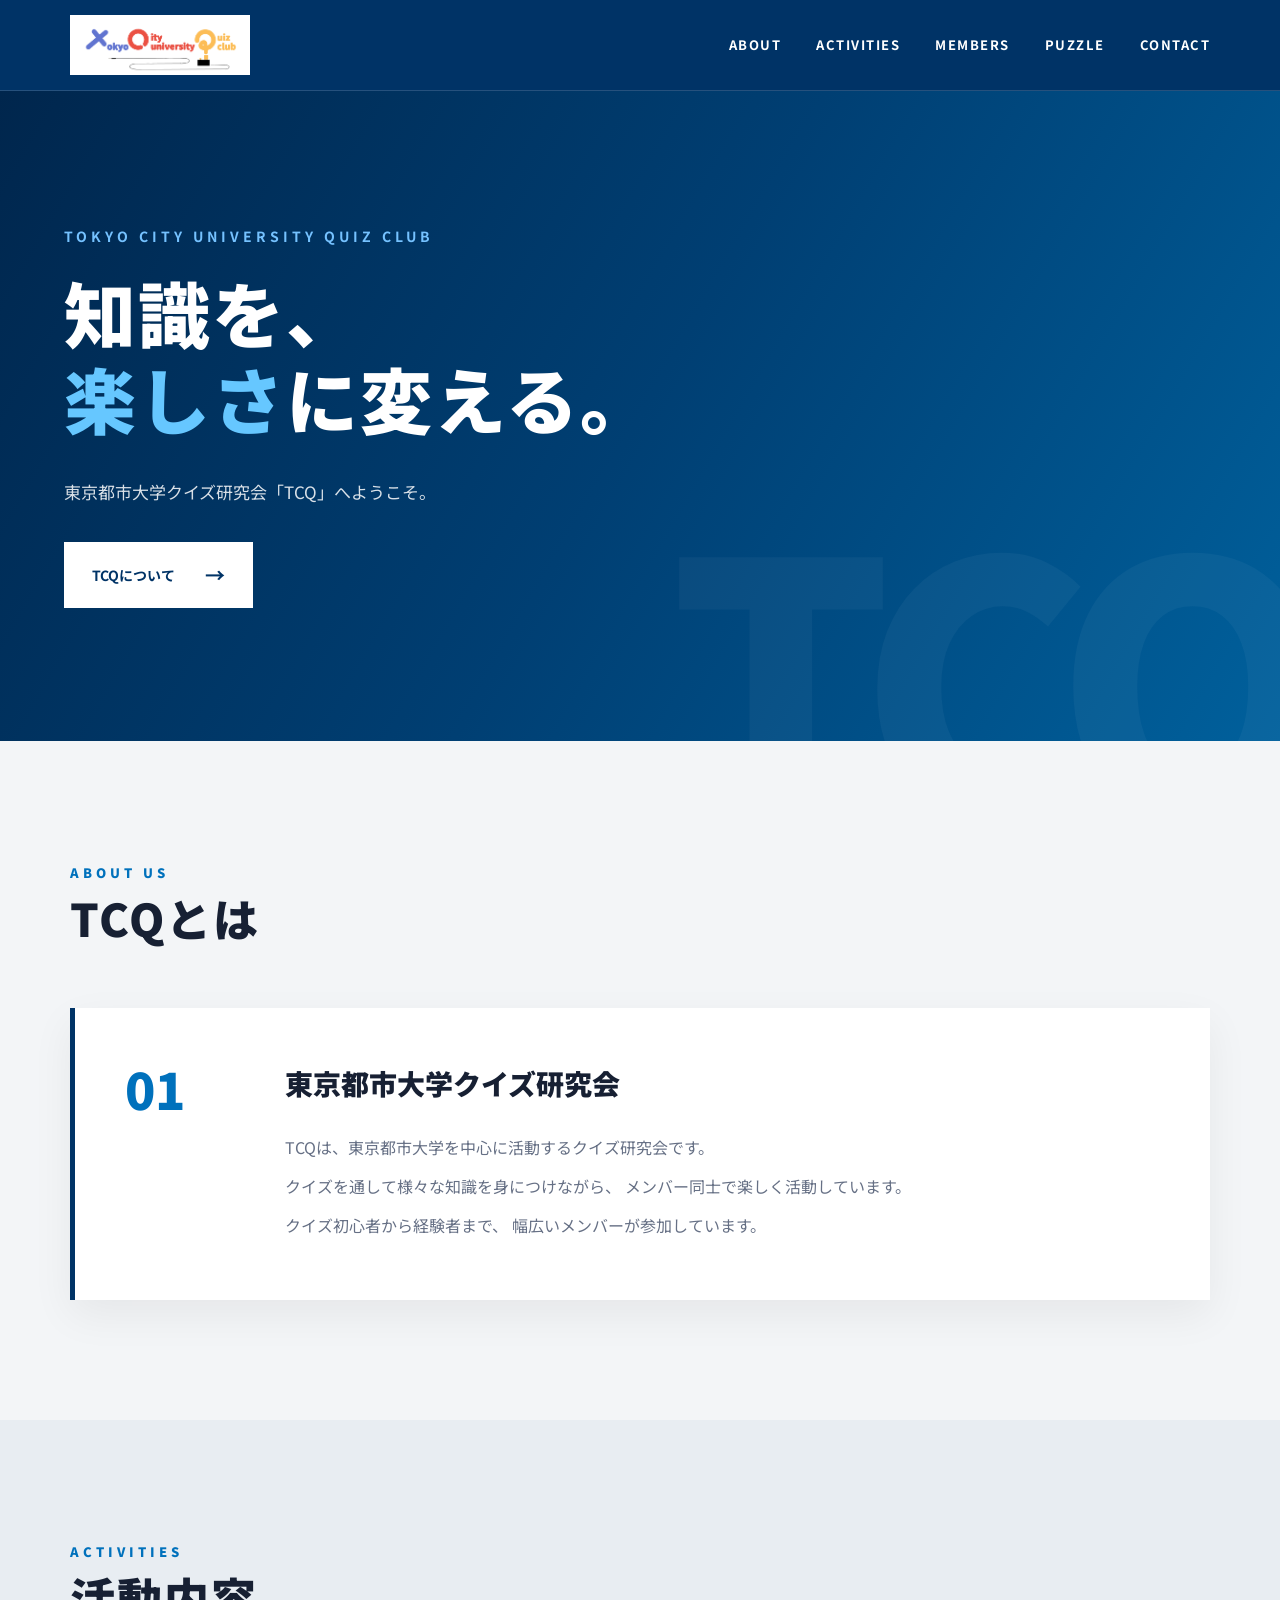
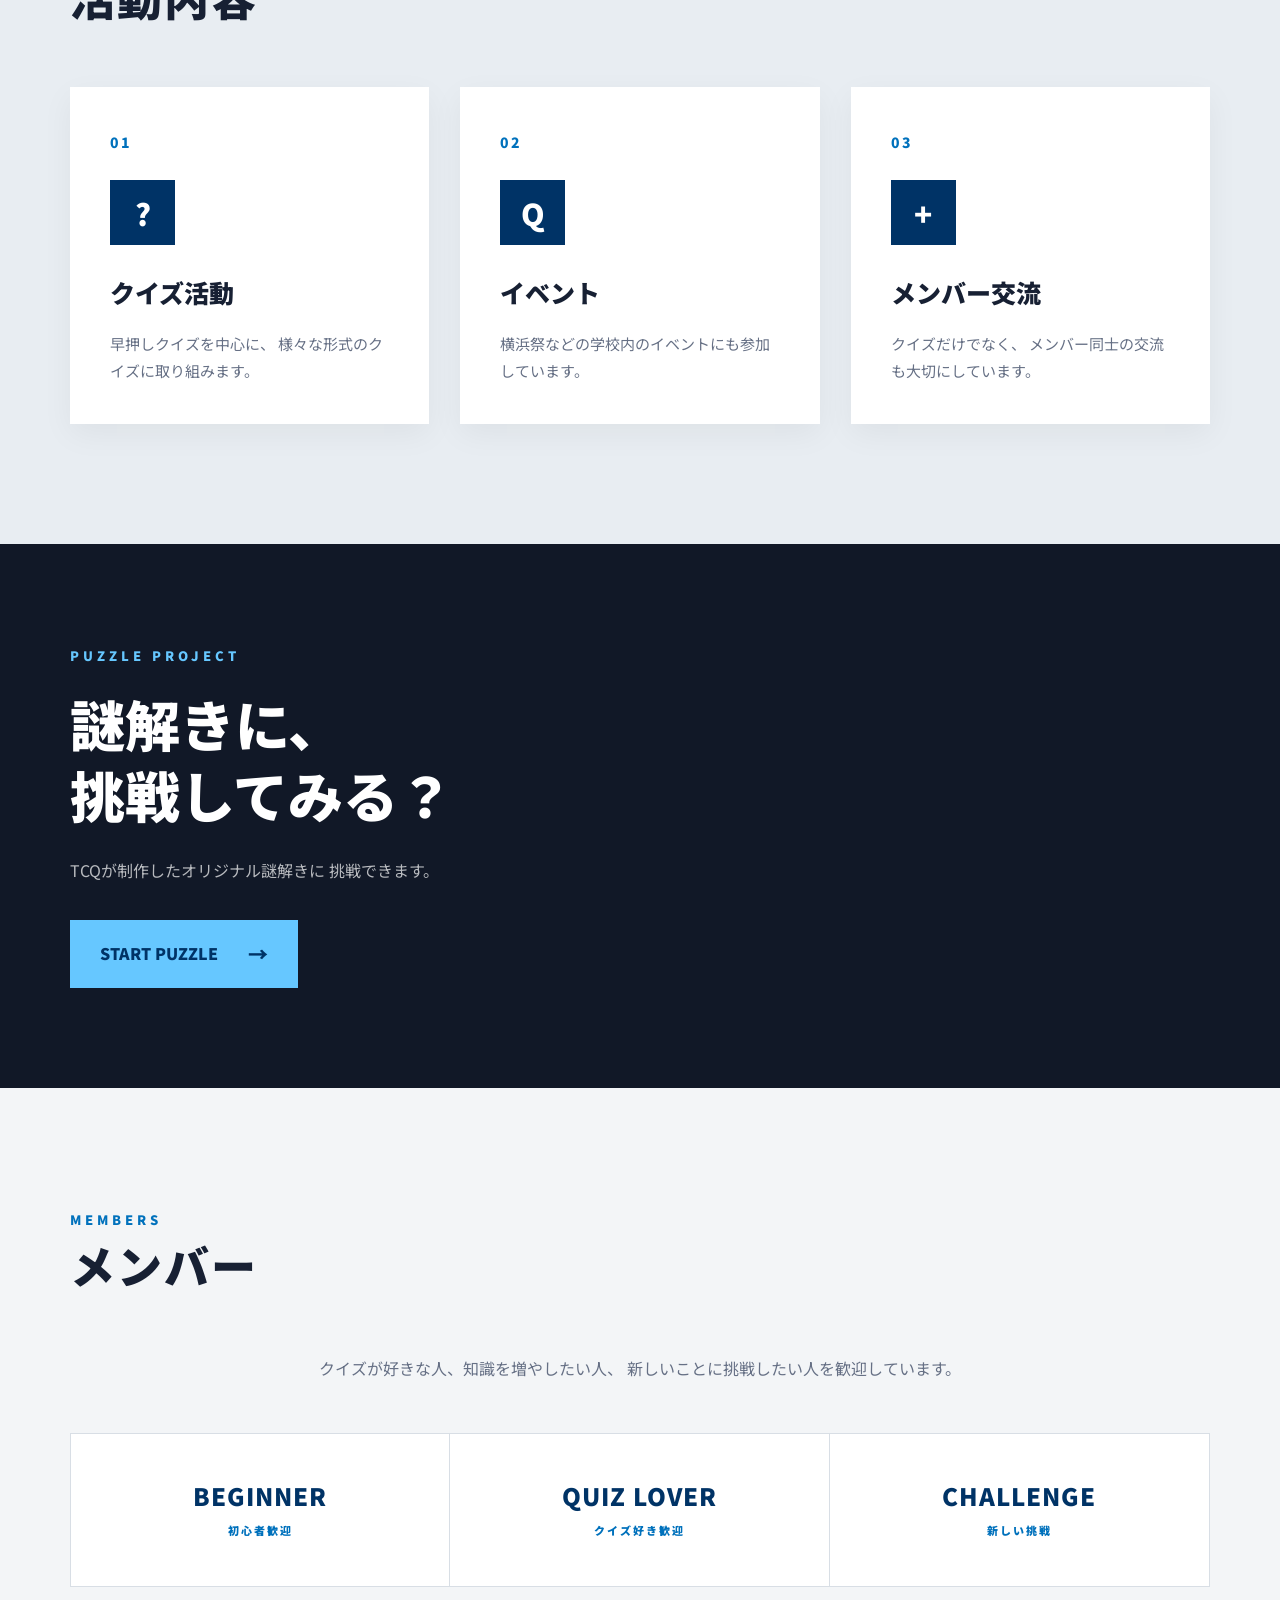
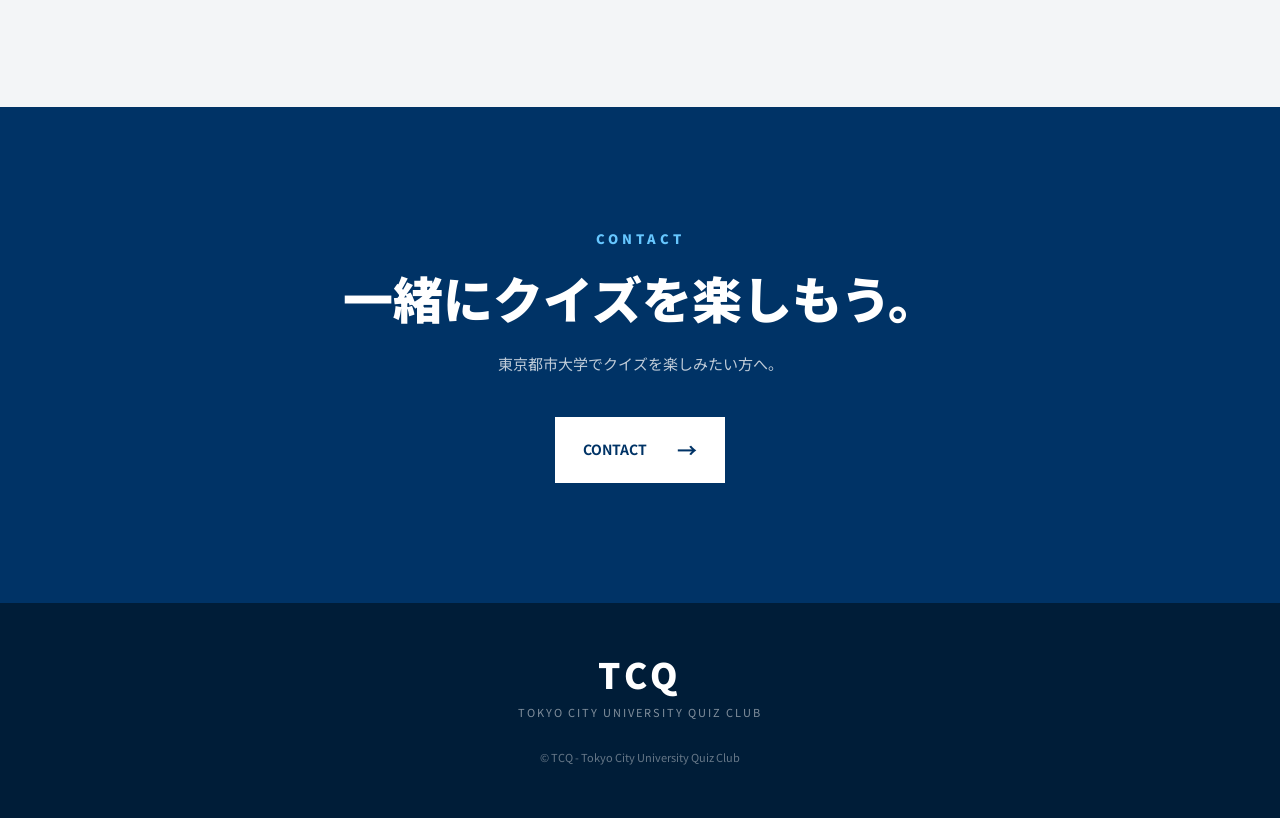
==== index.html @ 04850c72 "Add files via upload" ====
<!doctype html>
<html lang="ja">

<head>

    <meta charset="utf-8">

    <meta name="viewport"
          content="width=device-width, initial-scale=1.0">

    <title>TCQ | 東京都市大学クイズ研究会</title>


    <!-- Google Fonts -->

    <link rel="preconnect"
          href="https://fonts.googleapis.com">

    <link rel="preconnect"
          href="https://fonts.gstatic.com"
          crossorigin>

    <link href="https://fonts.googleapis.com/css2?family=Noto+Sans+JP:wght@400;500;700;900&display=swap"
          rel="stylesheet">


    <!-- CSS -->

    <link rel="stylesheet"
          href="style.css">

</head>


<body>


    <!-- =========================
         HEADER
    ========================== -->

    <header class="header">

        <div class="header-inner">


            <!-- LOGO -->

            <a href="index.html"
               class="logo">

                <img src="tcuquiz.png"
                     alt="東京都市大学クイズ研究会">

            </a>


            <!-- NAVIGATION -->

            <nav class="nav">

                <a href="#about">
                    ABOUT
                </a>

                <a href="#activities">
                    ACTIVITIES
                </a>

                <a href="#members">
                    MEMBERS
                </a>

                <a href="entrance.html">
                    PUZZLE
                </a>

                <a href="#contact">
                    CONTACT
                </a>

            </nav>

        </div>

    </header>



    <!-- =========================
         MAIN
    ========================== -->

    <main>


        <!-- =========================
             HERO
        ========================== -->

        <section class="hero">


            <div class="hero-content">


                <p class="hero-subtitle">
                    TOKYO CITY UNIVERSITY QUIZ CLUB
                </p>


                <h1>
                    知識を、<br>
                    <span>楽しさ</span>に変える。
                </h1>


                <p class="hero-text">
                    東京都市大学クイズ研究会「TCQ」へようこそ。
                </p>


                <a href="#about"
                   class="hero-button">

                    TCQについて

                    <span>
                        →
                    </span>

                </a>


            </div>


            <div class="hero-bg-text">
                TCQ
            </div>


        </section>



        <!-- =========================
             ABOUT
        ========================== -->

        <section id="about"
                 class="section">


            <div class="section-title">

                <p>
                    ABOUT US
                </p>

                <h2>
                    TCQとは
                </h2>

            </div>



            <div class="about-content">


                <div class="about-number">
                    01
                </div>


                <div class="about-text">

                    <h3>
                        東京都市大学クイズ研究会
                    </h3>


                    <p>
                        TCQは、東京都市大学を中心に活動するクイズ研究会です。
                    </p>


                    <p>
                        クイズを通して様々な知識を身につけながら、
                        メンバー同士で楽しく活動しています。
                    </p>


                    <p>
                        クイズ初心者から経験者まで、
                        幅広いメンバーが参加しています。
                    </p>

                </div>


            </div>

        </section>



        <!-- =========================
             ACTIVITIES
        ========================== -->

        <section id="activities"
                 class="section activities">


            <div class="section-title">

                <p>
                    ACTIVITIES
                </p>

                <h2>
                    活動内容
                </h2>

            </div>



            <div class="cards">


                <!-- CARD 01 -->

                <article class="card">

                    <span class="card-number">
                        01
                    </span>


                    <div class="card-icon">
                        ?
                    </div>


                    <h3>
                        クイズ活動
                    </h3>


                    <p>
                        早押しクイズを中心に、
                        様々な形式のクイズに取り組みます。
                    </p>

                </article>



                <!-- CARD 02 -->

                <article class="card">

                    <span class="card-number">
                        02
                    </span>


                    <div class="card-icon">
                        Q
                    </div>


                    <h3>
                        イベント
                    </h3>


                    <p>
                        横浜祭などの学校内のイベントにも参加しています。
                    </p>

                </article>



                <!-- CARD 03 -->

                <article class="card">

                    <span class="card-number">
                        03
                    </span>


                    <div class="card-icon">
                        +
                    </div>


                    <h3>
                        メンバー交流
                    </h3>


                    <p>
                        クイズだけでなく、
                        メンバー同士の交流も大切にしています。
                    </p>

                </article>


            </div>

        </section>



        <!-- =========================
             PUZZLE PROJECT
        ========================== -->

        <section class="puzzle-banner">


            <div class="puzzle-content">


                <p>
                    PUZZLE PROJECT
                </p>


                <h2>
                    謎解きに、<br>
                    挑戦してみる？
                </h2>


                <p class="puzzle-description">
                    TCQが制作したオリジナル謎解きに
                    挑戦できます。
                </p>


                <a href="entrance.html"
                   class="puzzle-button">

                    START PUZZLE

                    <span>
                        →
                    </span>

                </a>


            </div>


        </section>



        <!-- =========================
             MEMBERS
        ========================== -->

        <section id="members"
                 class="section members">


            <div class="section-title">

                <p>
                    MEMBERS
                </p>

                <h2>
                    メンバー
                </h2>

            </div>


            <p class="center-text">
                クイズが好きな人、知識を増やしたい人、
                新しいことに挑戦したい人を歓迎しています。
            </p>



            <div class="member-box">


                <!-- MEMBER 01 -->

                <div class="member-item">

                    <strong>
                        BEGINNER
                    </strong>

                    <span>
                        初心者歓迎
                    </span>

                </div>



                <!-- MEMBER 02 -->

                <div class="member-item">

                    <strong>
                        QUIZ LOVER
                    </strong>

                    <span>
                        クイズ好き歓迎
                    </span>

                </div>



                <!-- MEMBER 03 -->

                <div class="member-item">

                    <strong>
                        CHALLENGE
                    </strong>

                    <span>
                        新しい挑戦
                    </span>

                </div>


            </div>

        </section>



        <!-- =========================
             CONTACT
        ========================== -->

        <section id="contact"
                 class="contact">


            <p>
                CONTACT
            </p>


            <h2>
                一緒にクイズを楽しもう。
            </h2>


            <p class="contact-text">
                東京都市大学でクイズを楽しみたい方へ。
            </p>


            <a href="#"
               class="contact-button">

                CONTACT

                <span>
                    →
                </span>

            </a>


        </section>


    </main>



    <!-- =========================
         FOOTER
    ========================== -->

    <footer class="footer">


        <div class="footer-logo">
            TCQ
        </div>


        <div class="footer-info">
            TOKYO CITY UNIVERSITY QUIZ CLUB
        </div>


        <p>
            © TCQ - Tokyo City University Quiz Club
        </p>


    </footer>


</body>

</html>
---- style.css ----
/* ==================================================
   TCQ WEBSITE
   Tokyo City University Quiz Club
================================================== */


/* ==================================================
   BASIC
================================================== */

* {
    box-sizing: border-box;
}

html {
    scroll-behavior: smooth;
}

body {
    margin: 0;
    padding: 0;
    background-color: #f3f5f7;
    color: #172033;
    font-family: "Noto Sans JP", "Yu Gothic", sans-serif;
    line-height: 1.8;
}


/* ==================================================
   HEADER
================================================== */

.header {
    position: sticky;
    top: 0;
    z-index: 1000;

    background-color: #003366;

    border-bottom: 1px solid rgba(255,255,255,0.15);
}


.header-inner {
    width: 100%;
    max-width: 1200px;

    height: 90px;

    margin: 0 auto;
    padding: 0 30px;

    display: flex;
    align-items: center;
    justify-content: space-between;
}


/* ==================================================
   LOGO
================================================== */

.logo {
    display: flex;
    align-items: center;

    text-decoration: none;
}


.logo img {
    display: block;

    width: 180px;
    height: auto;
}


/* ==================================================
   NAVIGATION
================================================== */

.nav {
    display: flex;
    align-items: center;
}


.nav a {
    position: relative;

    margin-left: 35px;

    color: #ffffff;
    text-decoration: none;

    font-size: 13px;
    font-weight: 700;

    letter-spacing: 1.5px;

    transition: 0.3s;
}


.nav a:hover {
    color: #66c7ff;
}


.nav a:after {
    content: "";

    position: absolute;

    left: 0;
    bottom: -8px;

    width: 0;
    height: 2px;

    background-color: #66c7ff;

    transition: 0.3s;
}


.nav a:hover:after {
    width: 100%;
}


/* ==================================================
   HERO
================================================== */

.hero {
    position: relative;

    min-height: 650px;

    overflow: hidden;

    display: flex;
    align-items: center;

    background-color: #003366;
}


.hero:before {
    content: "";

    position: absolute;

    top: 0;
    left: 0;

    width: 100%;
    height: 100%;

    background-image: linear-gradient(
        120deg,
        #00264d,
        #003f73,
        #00609c
    );

    z-index: 0;
}


.hero-content {
    position: relative;

    z-index: 2;

    width: 1200px;
    max-width: 90%;

    margin: 0 auto;
}


.hero-subtitle {
    margin: 0 0 20px;

    color: #75c2ff;

    font-size: 14px;
    font-weight: 700;

    letter-spacing: 4px;
}


.hero h1 {
    margin: 0;

    color: #ffffff;

    font-size: 72px;

    line-height: 1.2;

    font-weight: 900;

    letter-spacing: 2px;
}


.hero h1 span {
    color: #66c7ff;
}


.hero-text {
    margin: 35px 0;

    color: rgba(255,255,255,0.85);

    font-size: 17px;
}


/* ==================================================
   HERO BACKGROUND
================================================== */

.hero-bg-text {
    position: absolute;

    right: -30px;
    bottom: -100px;

    z-index: 1;

    color: rgba(255,255,255,0.04);

    font-size: 350px;

    line-height: 1;

    font-weight: 900;

    letter-spacing: -20px;

    user-select: none;
}


/* ==================================================
   BUTTON
================================================== */

.hero-button,
.contact-button {
    display: inline-flex;

    align-items: center;

    padding: 15px 28px;

    background-color: #ffffff;

    color: #003366;

    text-decoration: none;

    font-size: 14px;

    font-weight: 700;

    transition: 0.3s;
}


.hero-button span,
.contact-button span {
    margin-left: 30px;

    font-size: 20px;
}


.hero-button:hover,
.contact-button:hover {
    background-color: #66c7ff;

    transform: translateX(5px);
}


/* ==================================================
   SECTION
================================================== */

.section {
    width: 100%;
    max-width: 1200px;

    margin: 0 auto;

    padding: 120px 30px;
}


/* ==================================================
   SECTION TITLE
================================================== */

.section-title {
    margin-bottom: 60px;
}


.section-title p {
    margin: 0;

    color: #0071bc;

    font-size: 13px;

    font-weight: 900;

    letter-spacing: 4px;
}


.section-title h2 {
    margin: 5px 0 0;

    color: #172033;

    font-size: 45px;

    line-height: 1.3;

    font-weight: 900;

    letter-spacing: 2px;
}


/* ==================================================
   ABOUT
================================================== */

.about-content {
    display: flex;
    align-items: flex-start;

    padding: 50px;

    background-color: #ffffff;

    border-left: 5px solid #003366;

    box-shadow: 0 15px 40px rgba(0,0,0,0.06);
}


.about-number {
    flex-shrink: 0;

    width: 120px;

    color: #0071bc;

    font-size: 50px;

    line-height: 1.2;

    font-weight: 900;
}


.about-text {
    padding-left: 40px;
}


.about-text h3 {
    margin: 0 0 25px;

    color: #172033;

    font-size: 28px;

    font-weight: 900;
}


.about-text p {
    margin: 10px 0;

    color: #667085;

    font-size: 16px;
}


/* ==================================================
   ACTIVITIES
================================================== */

.activities {
    width: 100%;
    max-width: none;

    padding: 120px 30px;

    background-color: #e8edf2;
}


.activities .section-title {
    width: 100%;
    max-width: 1140px;

    margin: 0 auto 60px;
}


.cards {
    width: 100%;
    max-width: 1140px;

    margin: 0 auto;

    display: flex;
    justify-content: space-between;
}


/* ==================================================
   CARD
================================================== */

.card {
    position: relative;

    width: 31.5%;

    min-height: 330px;

    padding: 40px;

    background-color: #ffffff;

    box-shadow: 0 10px 30px rgba(0,0,0,0.05);

    transition: 0.3s;
}


.card:hover {
    transform: translateY(-10px);

    box-shadow: 0 20px 40px rgba(0,0,0,0.1);
}


.card-number {
    color: #0071bc;

    font-size: 14px;

    font-weight: 900;

    letter-spacing: 2px;
}


.card-icon {
    width: 65px;
    height: 65px;

    margin-top: 25px;

    display: flex;

    align-items: center;
    justify-content: center;

    background-color: #003366;

    color: #ffffff;

    font-size: 30px;

    font-weight: 900;
}


.card h3 {
    margin: 25px 0 15px;

    color: #172033;

    font-size: 25px;

    font-weight: 900;
}


.card p {
    margin: 0;

    color: #667085;

    font-size: 15px;
}


/* ==================================================
   MEMBERS
================================================== */

.members {
    text-align: center;
}


.members .section-title {
    text-align: left;
}


.center-text {
    max-width: 700px;

    margin: 0 auto;

    color: #667085;

    font-size: 16px;
}


/* ==================================================
   MEMBER BOX
================================================== */

.member-box {
    width: 100%;

    margin-top: 50px;

    display: flex;

    background-color: #ffffff;

    border: 1px solid #d8dee5;
}


.member-item {
    width: 33.333%;

    padding: 45px 20px;

    border-right: 1px solid #d8dee5;
}


.member-item:last-child {
    border-right: none;
}


.member-item strong {
    display: block;

    color: #003366;

    font-size: 24px;

    line-height: 1.4;

    font-weight: 900;

    letter-spacing: 1px;
}


.member-item span {
    display: block;

    margin-top: 8px;

    color: #0071bc;

    font-size: 11px;

    font-weight: 900;

    letter-spacing: 2px;
}


/* ==================================================
   CONTACT
================================================== */

.contact {
    padding: 120px 30px;

    text-align: center;

    background-color: #003366;

    color: #ffffff;
}


.contact > p:first-child {
    margin: 0;

    color: #66c7ff;

    font-size: 13px;

    font-weight: 900;

    letter-spacing: 4px;
}


.contact h2 {
    margin: 15px 0 20px;

    color: #ffffff;

    font-size: 50px;

    line-height: 1.3;

    font-weight: 900;
}


.contact-text {
    margin: 0 0 40px;

    color: rgba(255,255,255,0.75);

    font-size: 15px;
}


.contact-button {
    color: #003366;
}


/* ==================================================
   FOOTER
================================================== */

.footer {
    padding: 50px 30px;

    text-align: center;

    background-color: #001d38;

    color: rgba(255,255,255,0.6);
}


.footer-logo {
    color: #ffffff;

    font-size: 35px;

    line-height: 1.2;

    font-weight: 900;

    letter-spacing: 5px;
}


.footer-info {
    margin-top: 8px;

    color: rgba(255,255,255,0.5);

    font-size: 11px;

    letter-spacing: 2px;
}


.footer p {
    margin: 25px 0 0;

    color: rgba(255,255,255,0.4);

    font-size: 11px;
}


/* ==================================================
   TABLET
================================================== */

@media screen and (max-width: 900px) {

    .nav a {
        margin-left: 20px;
    }


    .cards {
        display: block;
    }


    .card {
        width: 100%;

        margin-bottom: 25px;

        min-height: auto;
    }


    .card:last-child {
        margin-bottom: 0;
    }


    .member-box {
        display: block;
    }


    .member-item {
        width: 100%;

        border-right: none;

        border-bottom: 1px solid #d8dee5;
    }


    .member-item:last-child {
        border-bottom: none;
    }


    .hero h1 {
        font-size: 58px;
    }


    .contact h2 {
        font-size: 42px;
    }
}


/* ==================================================
   SMARTPHONE
================================================== */

@media screen and (max-width: 600px) {

    .header-inner {
        height: 75px;

        padding: 0 20px;
    }


    .logo img {
        width: 150px;
    }


    .nav {
        display: none;
    }


    .hero {
        min-height: 600px;
    }


    .hero-content {
        max-width: 88%;
    }


    .hero-subtitle {
        font-size: 10px;

        letter-spacing: 2px;
    }


    .hero h1 {
        font-size: 45px;

        letter-spacing: 0;
    }


    .hero-text {
        font-size: 14px;
    }


    .hero-bg-text {
        right: -20px;

        bottom: -30px;

        font-size: 180px;
    }


    .section {
        padding: 80px 20px;
    }


    .section-title {
        margin-bottom: 40px;
    }


    .section-title h2 {
        font-size: 35px;
    }


    .about-content {
        display: block;

        padding: 30px;
    }


    .about-number {
        width: auto;

        margin-bottom: 20px;

        font-size: 40px;
    }


    .about-text {
        padding-left: 0;
    }


    .about-text h3 {
        font-size: 23px;
    }


    .activities {
        padding: 80px 20px;
    }


    .activities .section-title {
        margin-bottom: 40px;
    }


    .card {
        padding: 30px;
    }


    .contact {
        padding: 80px 20px;
    }


    .contact h2 {
        font-size: 35px;
    }
}
.puzzle-banner {
    padding: 100px 30px;

    background-color: #111827;

    color: white;
}


.puzzle-content {
    max-width: 1140px;

    margin: 0 auto;
}


.puzzle-content > p:first-child {
    margin: 0 0 20px;

    color: #66c7ff;

    font-size: 13px;

    font-weight: 900;

    letter-spacing: 4px;
}


.puzzle-content h2 {
    margin: 0 0 25px;

    font-size: 55px;

    line-height: 1.3;

    font-weight: 900;
}


.puzzle-description {
    margin-bottom: 35px;

    color: rgba(255,255,255,0.7);
}


.puzzle-button {
    display: inline-flex;

    align-items: center;

    padding: 16px 30px;

    background-color: #66c7ff;

    color: #003366;

    text-decoration: none;

    font-weight: 900;
}


.puzzle-button span {
    margin-left: 30px;

    font-size: 20px;
}


.puzzle-button:hover {
    background-color: white;
}
/* ==================================================
   PUZZLE MOBILE
================================================== */

@media screen and (max-width: 600px) {

    .puzzle-banner {
        padding: 80px 20px;
    }

    .puzzle-content h2 {
        font-size: 38px;
    }

    .puzzle-description {
        font-size: 14px;
    }

    .puzzle-button {
        padding: 14px 22px;
        font-size: 13px;
    }

}
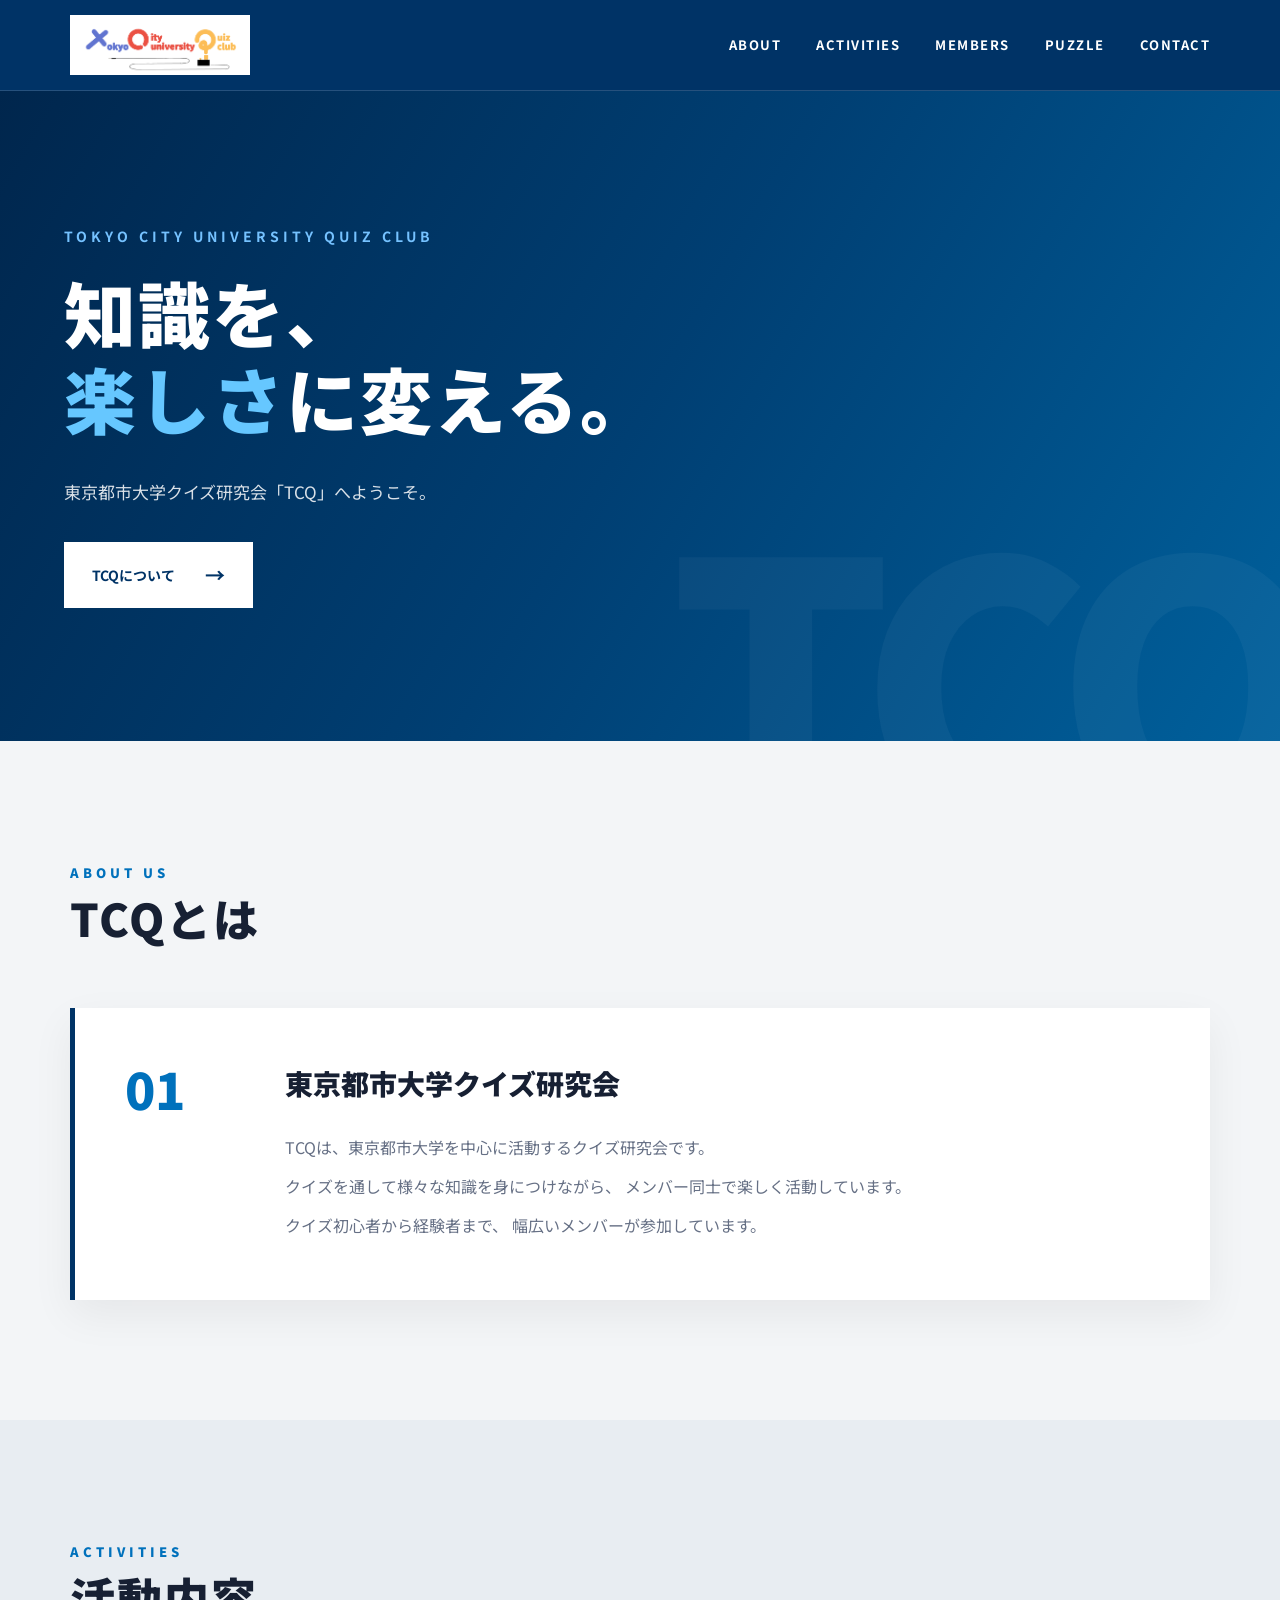
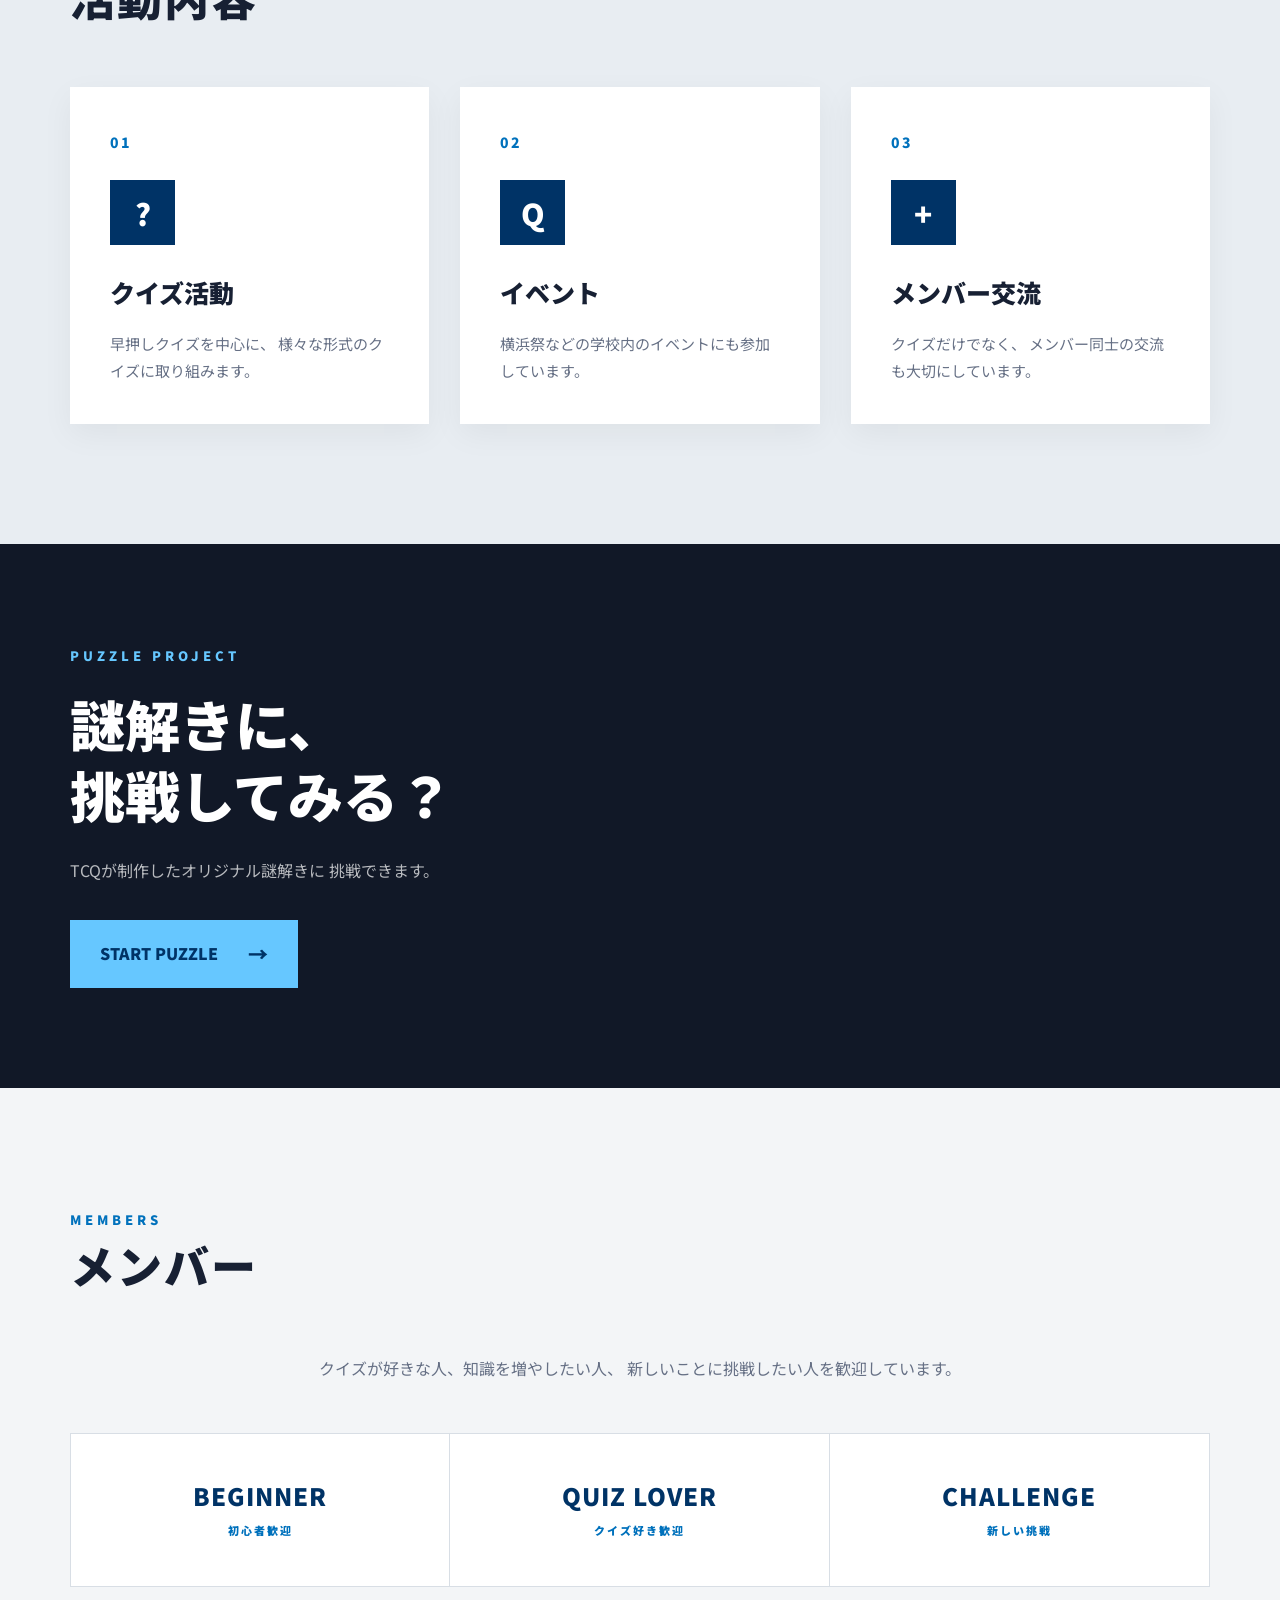
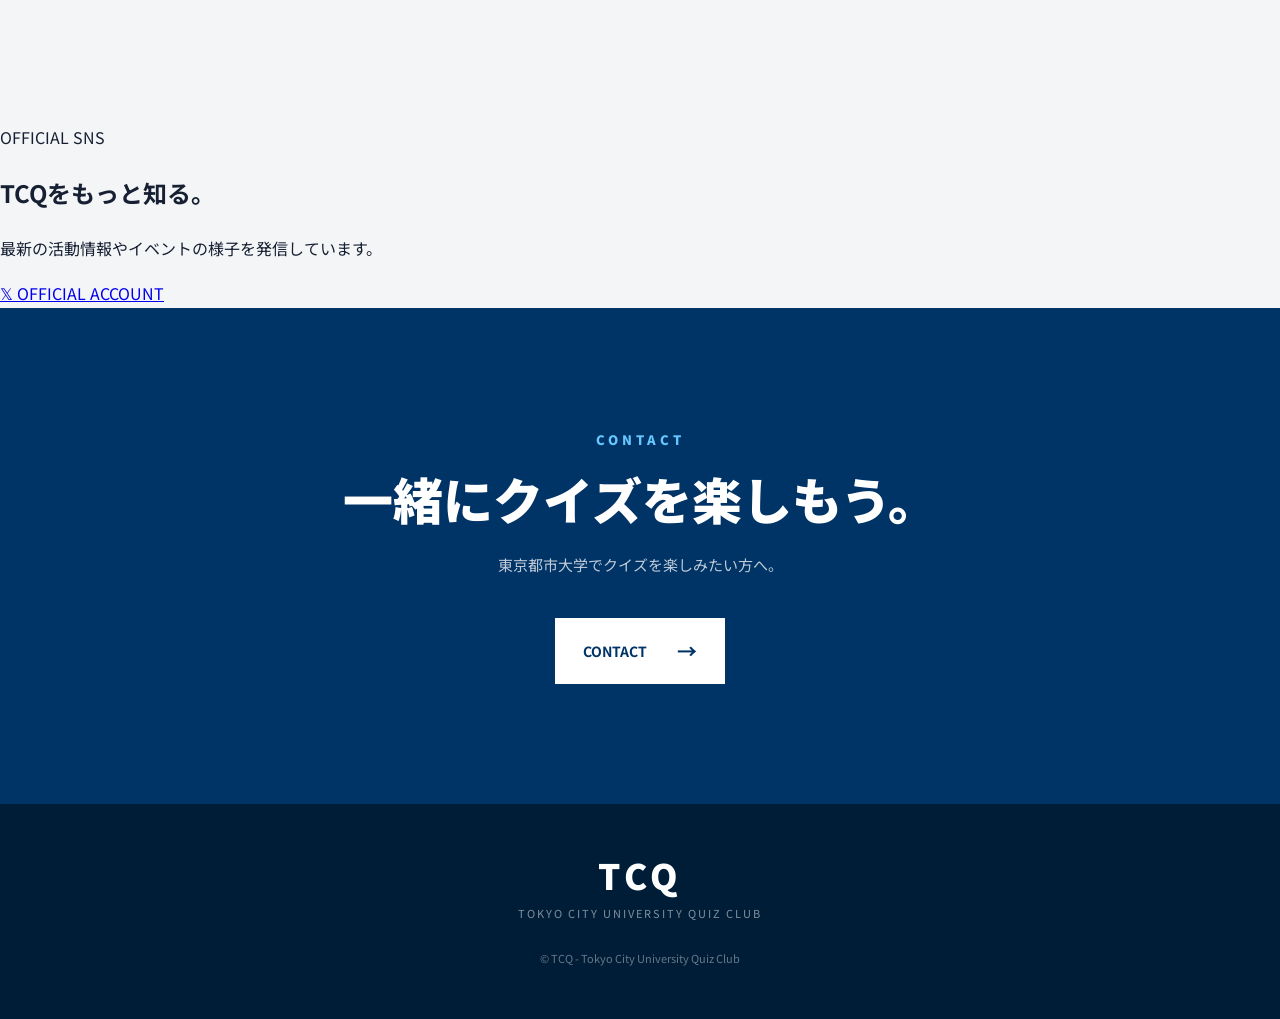
==== commit ec7079ba: "index.html" ====
--- a/index.html
+++ b/index.html
@@ -450,6 +450,62 @@
 
 
         <!-- =========================
+             OFFICIAL SNS
+        ========================== -->
+
+        <section class="sns-section">
+
+            <div class="section-inner">
+
+
+                <p class="section-label">
+                    OFFICIAL SNS
+                </p>
+
+
+                <h2>
+                    TCQをもっと知る。
+                </h2>
+
+
+                <p class="sns-description">
+                    最新の活動情報やイベントの様子を発信しています。
+                </p>
+
+
+
+                <div class="sns-buttons">
+
+
+                    <a href="https://x.com/TCU_QR"
+                       target="_blank"
+                       rel="noopener noreferrer"
+                       class="sns-button">
+
+
+                        <span class="sns-name">
+                            𝕏
+                        </span>
+
+
+                        <span class="sns-sub">
+                            OFFICIAL ACCOUNT
+                        </span>
+
+
+                    </a>
+
+
+                </div>
+
+
+            </div>
+
+        </section>
+
+
+
+        <!-- =========================
              CONTACT
         ========================== -->
 
@@ -518,4 +574,4 @@
 
 </body>
 
-</html>+</html>
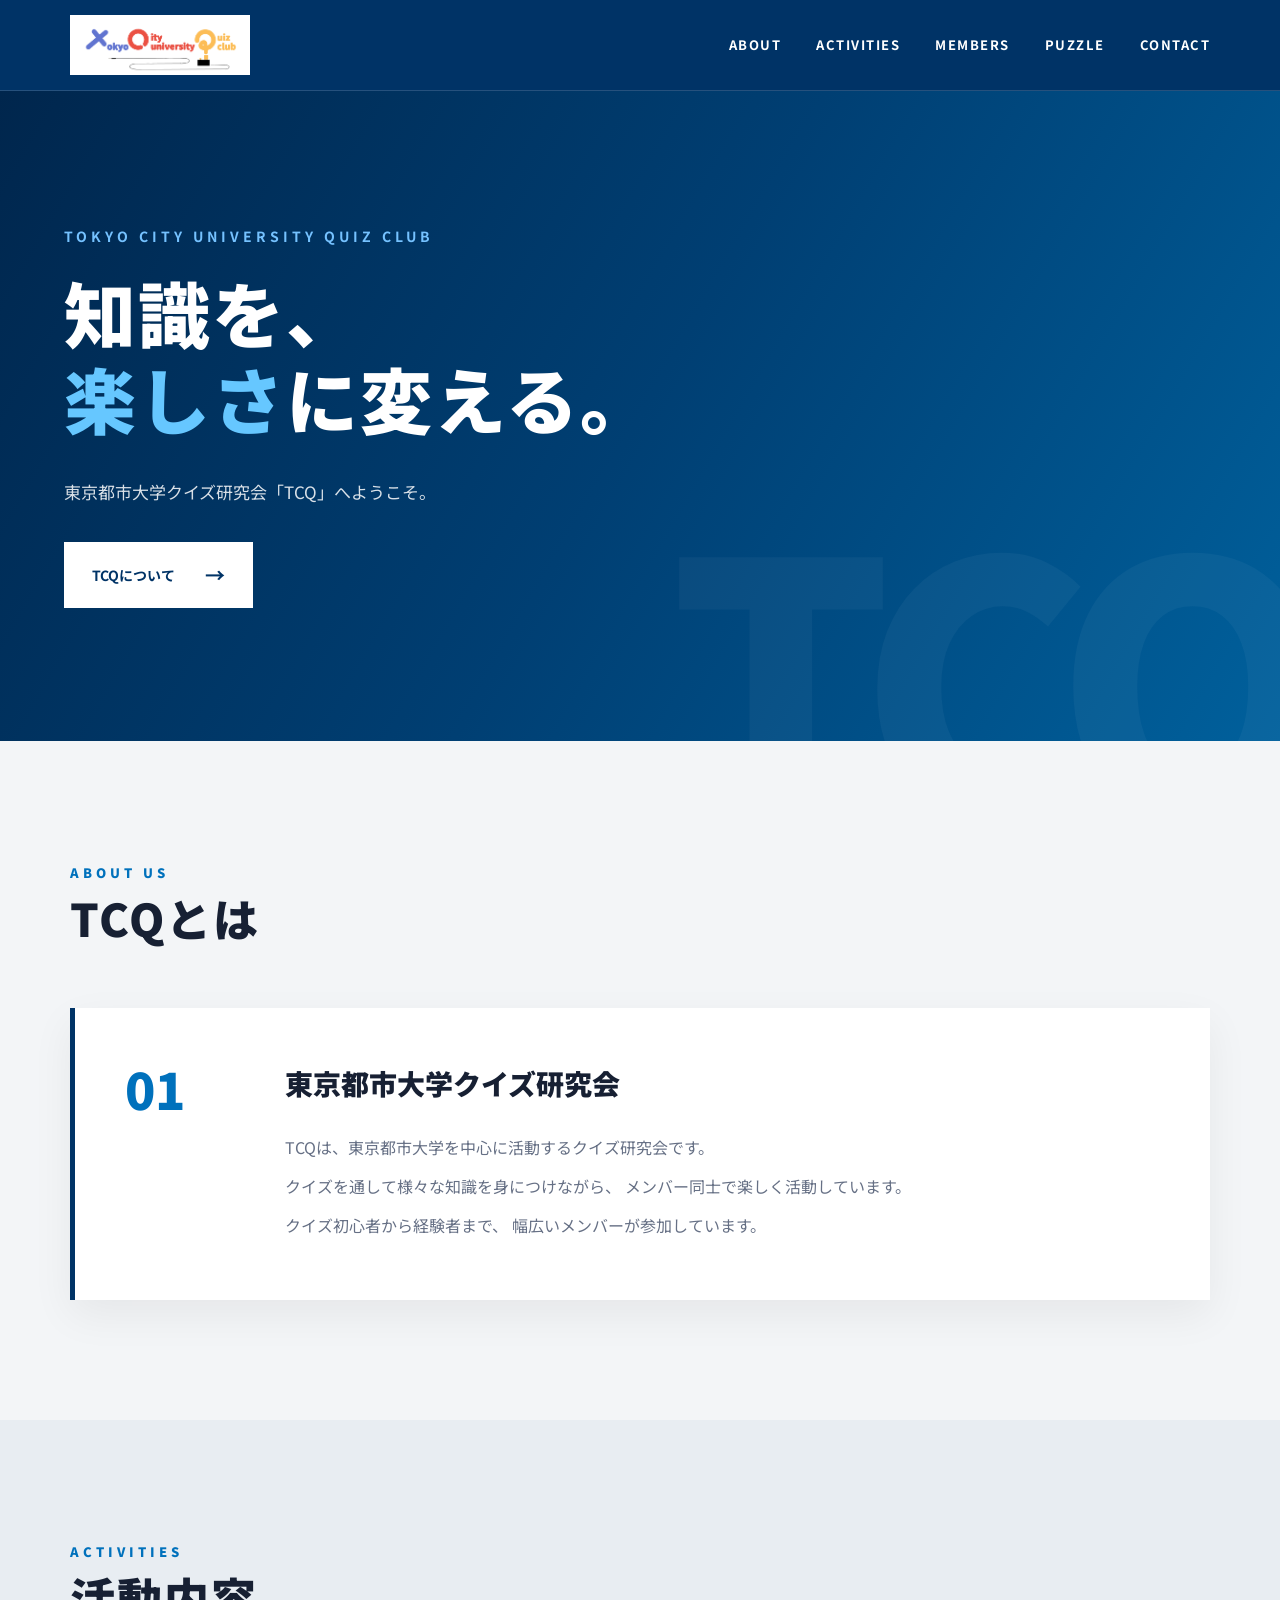
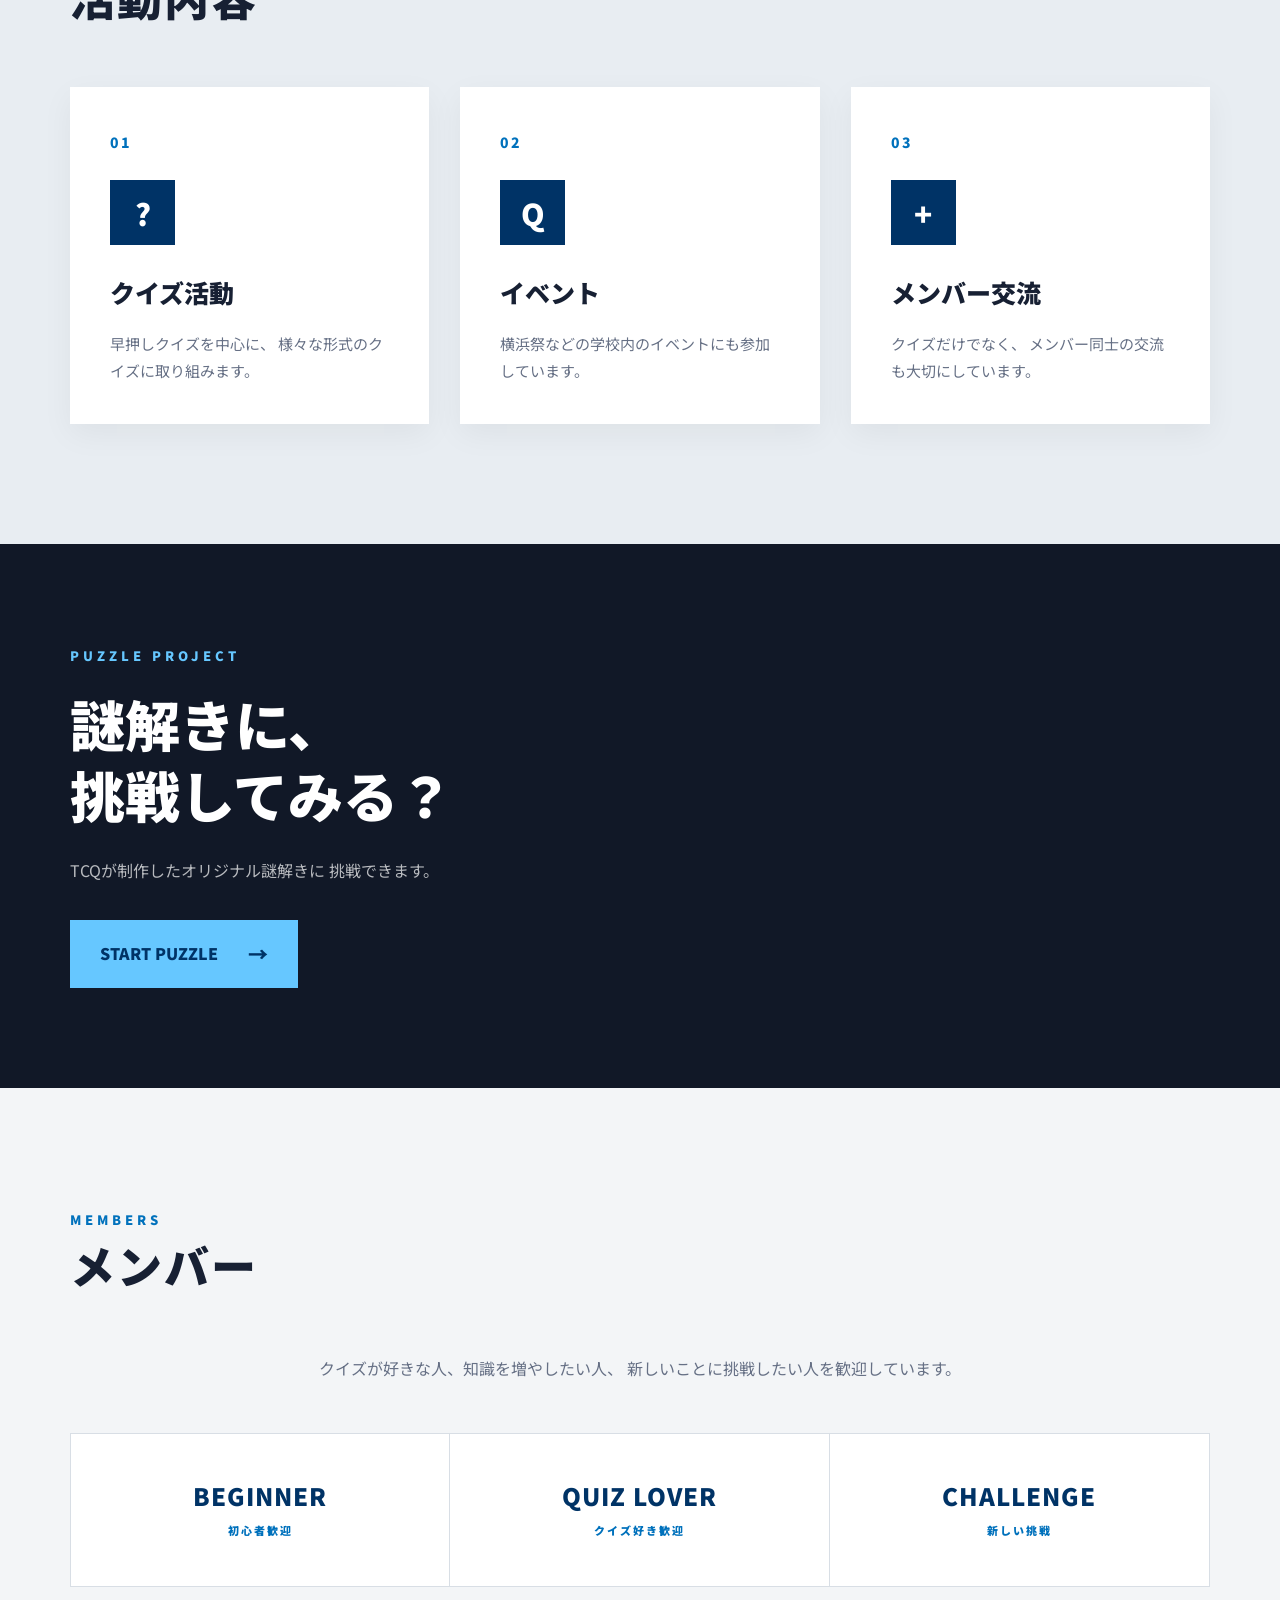
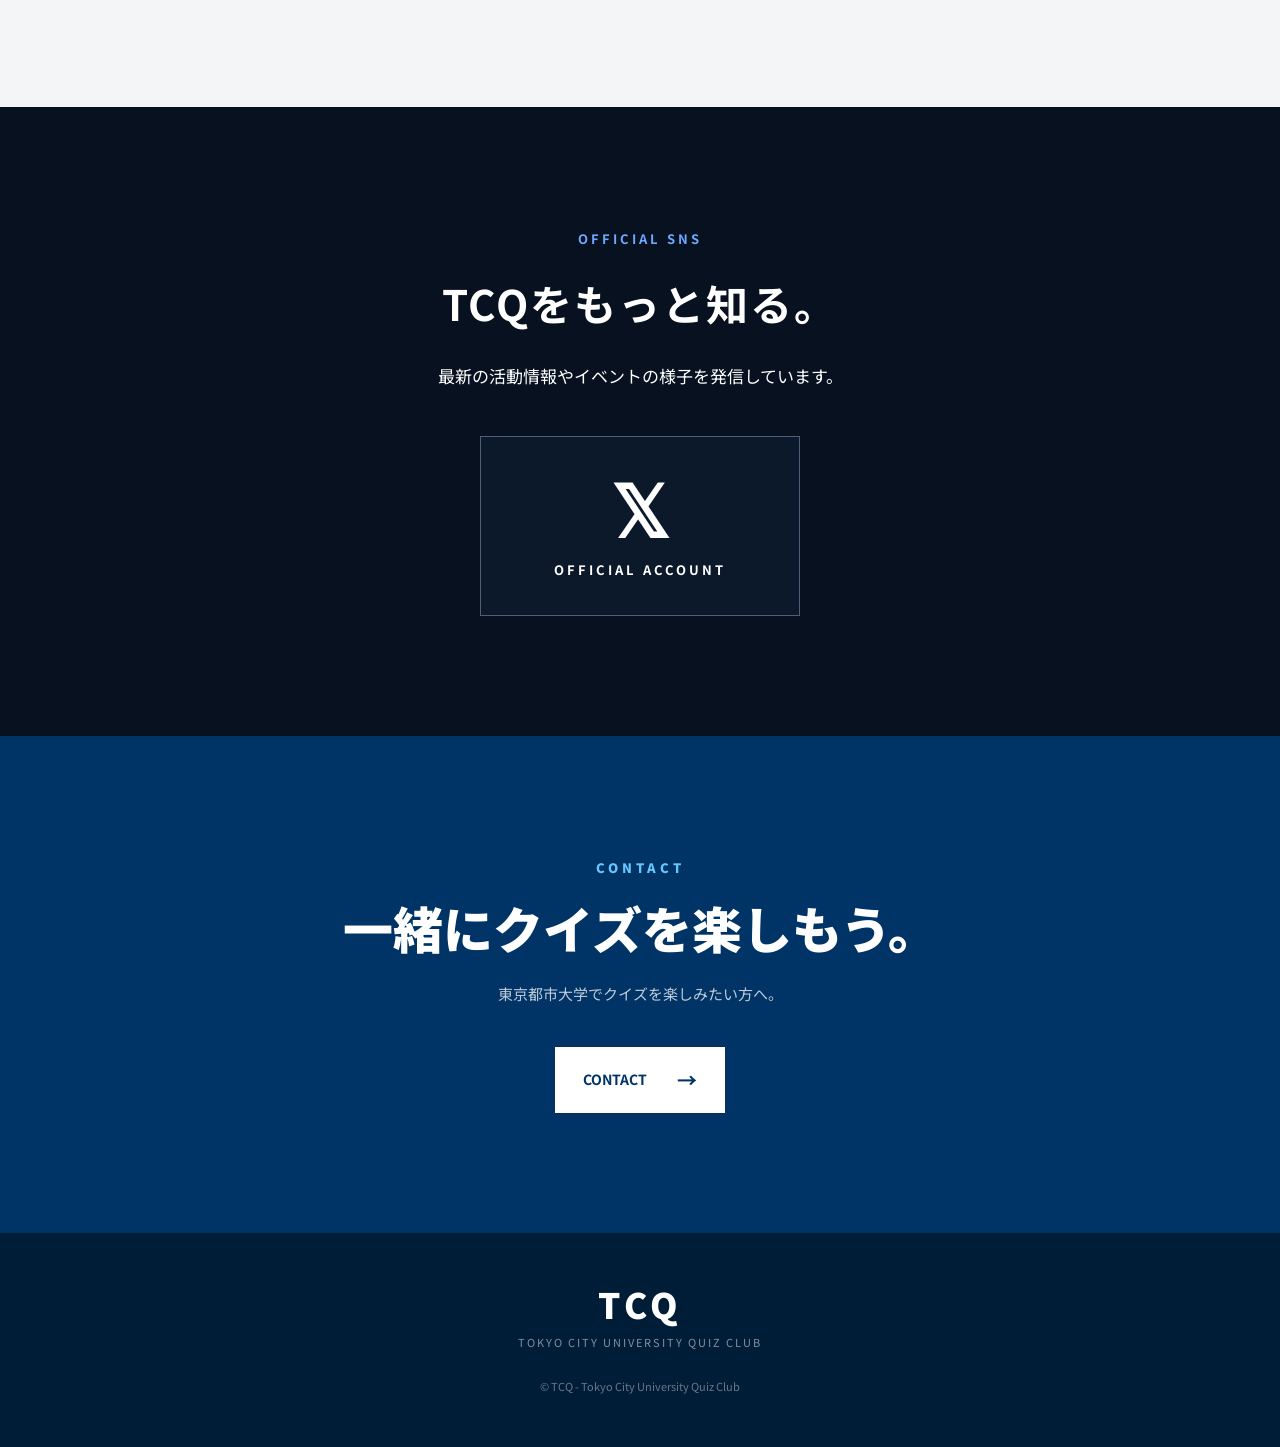
==== commit 14189410: "index.html" ====
--- a/index.html
+++ b/index.html
@@ -2,6 +2,7 @@
 <html lang="ja">
 
 <head>
+	<meta name="msvalidate.01" content="EE991D81EF5B2C60328ECE848C160EC1" />
 
     <meta charset="utf-8">
 
--- a/style.css
+++ b/style.css
@@ -985,4 +985,259 @@
         font-size: 13px;
     }
 
-}+}
+/* =========================
+   OFFICIAL SNS
+========================= */
+
+.sns-section {
+    padding: 120px 20px;
+    background-color: #07111f;
+    text-align: center;
+}
+
+.sns-section .section-inner {
+    width: 90%;
+    max-width: 1100px;
+    margin: 0 auto;
+}
+
+/* OFFICIAL SNS */
+.sns-section .section-label {
+    margin: 0 0 15px;
+    color: #6da9ff;
+    font-size: 13px;
+    font-weight: bold;
+    letter-spacing: 3px;
+}
+
+/* タイトル */
+.sns-section h2 {
+    margin: 0 0 20px;
+    color: #ffffff;
+    font-size: 42px;
+    letter-spacing: 2px;
+}
+
+/* 説明文 */
+.sns-description {
+    display: block;
+    margin: 0 0 45px;
+    color: #ffffff;
+    font-size: 16px;
+    font-weight: normal;
+    line-height: 1.8;
+}
+
+/* SNSボタン */
+.sns-buttons {
+    display: flex;
+    justify-content: center;
+}
+
+/* Xカード */
+.sns-button {
+    display: flex;
+    flex-direction: column;
+    align-items: center;
+    justify-content: center;
+
+    width: 320px;
+    height: 180px;
+
+    box-sizing: border-box;
+
+    border: 1px solid #3d506b;
+    background-color: #0c192b;
+
+    color: #ffffff;
+    text-decoration: none;
+
+    transition: all 0.3s ease;
+}
+
+/* マウスを乗せたとき */
+.sns-button:hover {
+    border-color: #ffffff;
+    background-color: #14243a;
+    transform: translateY(-6px);
+}
+
+/* Xロゴ */
+.sns-name {
+    display: block;
+    margin-bottom: 15px;
+
+    color: #ffffff;
+    font-size: 64px;
+    font-weight: bold;
+    line-height: 1;
+}
+
+/* OFFICIAL ACCOUNT */
+.sns-sub {
+    display: block;
+
+    color: #ffffff;
+    font-size: 12px;
+    font-weight: bold;
+    letter-spacing: 3px;
+}
+
+
+/* =========================
+   SNS - MOBILE
+========================= */
+
+@media screen and (max-width: 600px) {
+
+    .sns-section {
+        padding: 90px 20px;
+    }
+
+    .sns-section h2 {
+        font-size: 32px;
+    }
+
+    .sns-description {
+        font-size: 14px;
+        line-height: 1.8;
+        margin-bottom: 35px;
+    }
+
+    .sns-button {
+        width: 280px;
+        height: 160px;
+    }
+
+    .sns-name {
+        font-size: 56px;
+    }
+
+    .sns-sub {
+        font-size: 11px;
+    }
+
+}
+/* =========================
+   OFFICIAL SNS
+========================= */
+
+.sns-section {
+    padding: 120px 20px;
+    background-color: #07111f;
+    color: #ffffff;
+    text-align: center;
+}
+
+.sns-section .section-inner {
+    width: 90%;
+    max-width: 1100px;
+    margin: 0 auto;
+}
+
+.sns-section .section-label {
+    margin: 0 0 15px;
+    color: #6da9ff;
+    font-size: 13px;
+    font-weight: bold;
+    letter-spacing: 3px;
+}
+
+.sns-section h2 {
+    margin: 0 0 20px;
+    color: #ffffff;
+    font-size: 42px;
+    font-weight: bold;
+    letter-spacing: 2px;
+}
+
+.sns-description {
+    margin: 0 0 45px;
+    color: #ffffff;
+    font-size: 17px;
+    line-height: 1.8;
+}
+
+.sns-buttons {
+    display: flex;
+    justify-content: center;
+}
+
+.sns-button {
+    display: flex;
+    flex-direction: column;
+    align-items: center;
+    justify-content: center;
+
+    width: 320px;
+    height: 180px;
+
+    background-color: #0c192b;
+
+    border: 1px solid #4c607a;
+
+    color: #ffffff;
+    text-decoration: none;
+
+    transition: all 0.3s ease;
+}
+
+.sns-button:hover {
+    background-color: #172942;
+    border-color: #ffffff;
+    transform: translateY(-6px);
+}
+
+.sns-name {
+    display: block;
+    margin-bottom: 15px;
+
+    color: #ffffff;
+    font-size: 72px;
+    font-weight: bold;
+    line-height: 1;
+}
+
+.sns-sub {
+    display: block;
+
+    color: #ffffff;
+    font-size: 13px;
+    font-weight: bold;
+    letter-spacing: 3px;
+}
+
+
+/* =========================
+   SNS MOBILE
+========================= */
+
+@media screen and (max-width: 600px) {
+
+    .sns-section {
+        padding: 90px 20px;
+    }
+
+    .sns-section h2 {
+        font-size: 32px;
+    }
+
+    .sns-description {
+        font-size: 15px;
+    }
+
+    .sns-button {
+        width: 280px;
+        height: 160px;
+    }
+
+    .sns-name {
+        font-size: 60px;
+    }
+
+    .sns-sub {
+        font-size: 11px;
+    }
+
+}
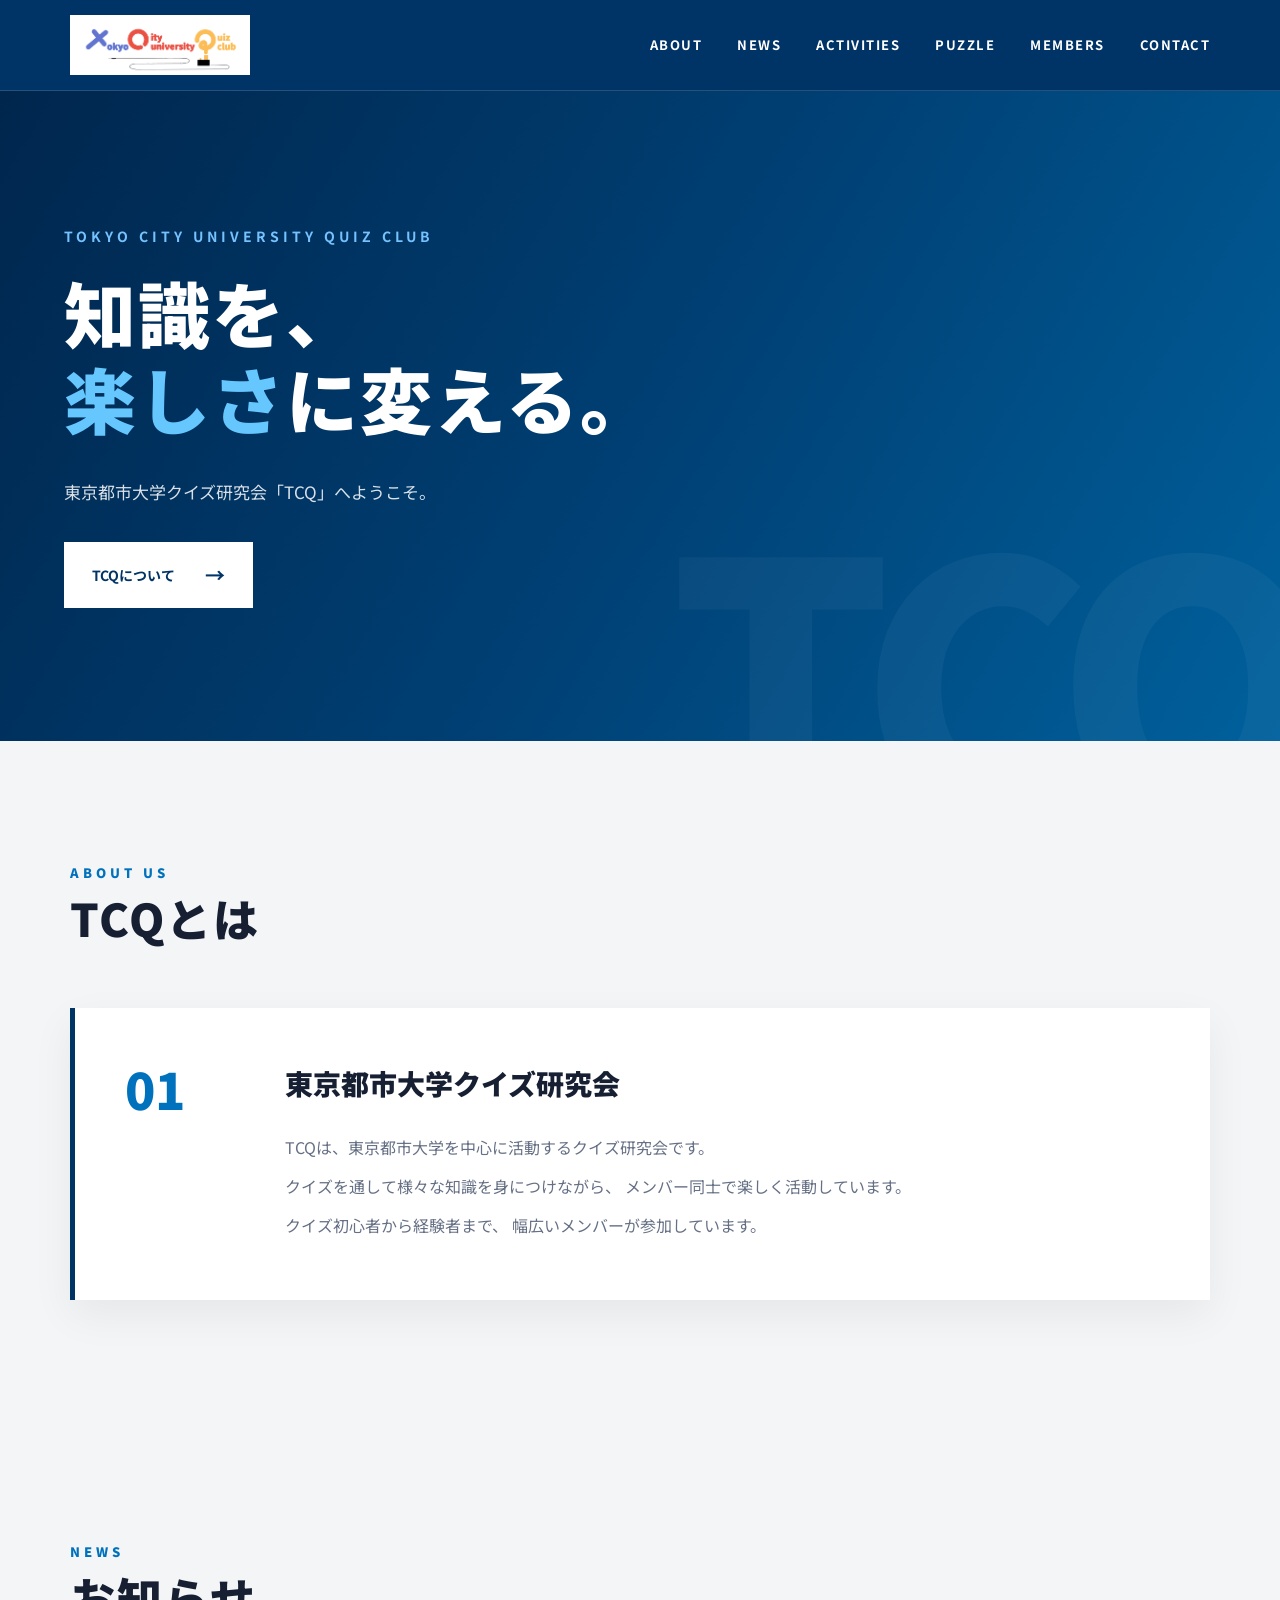
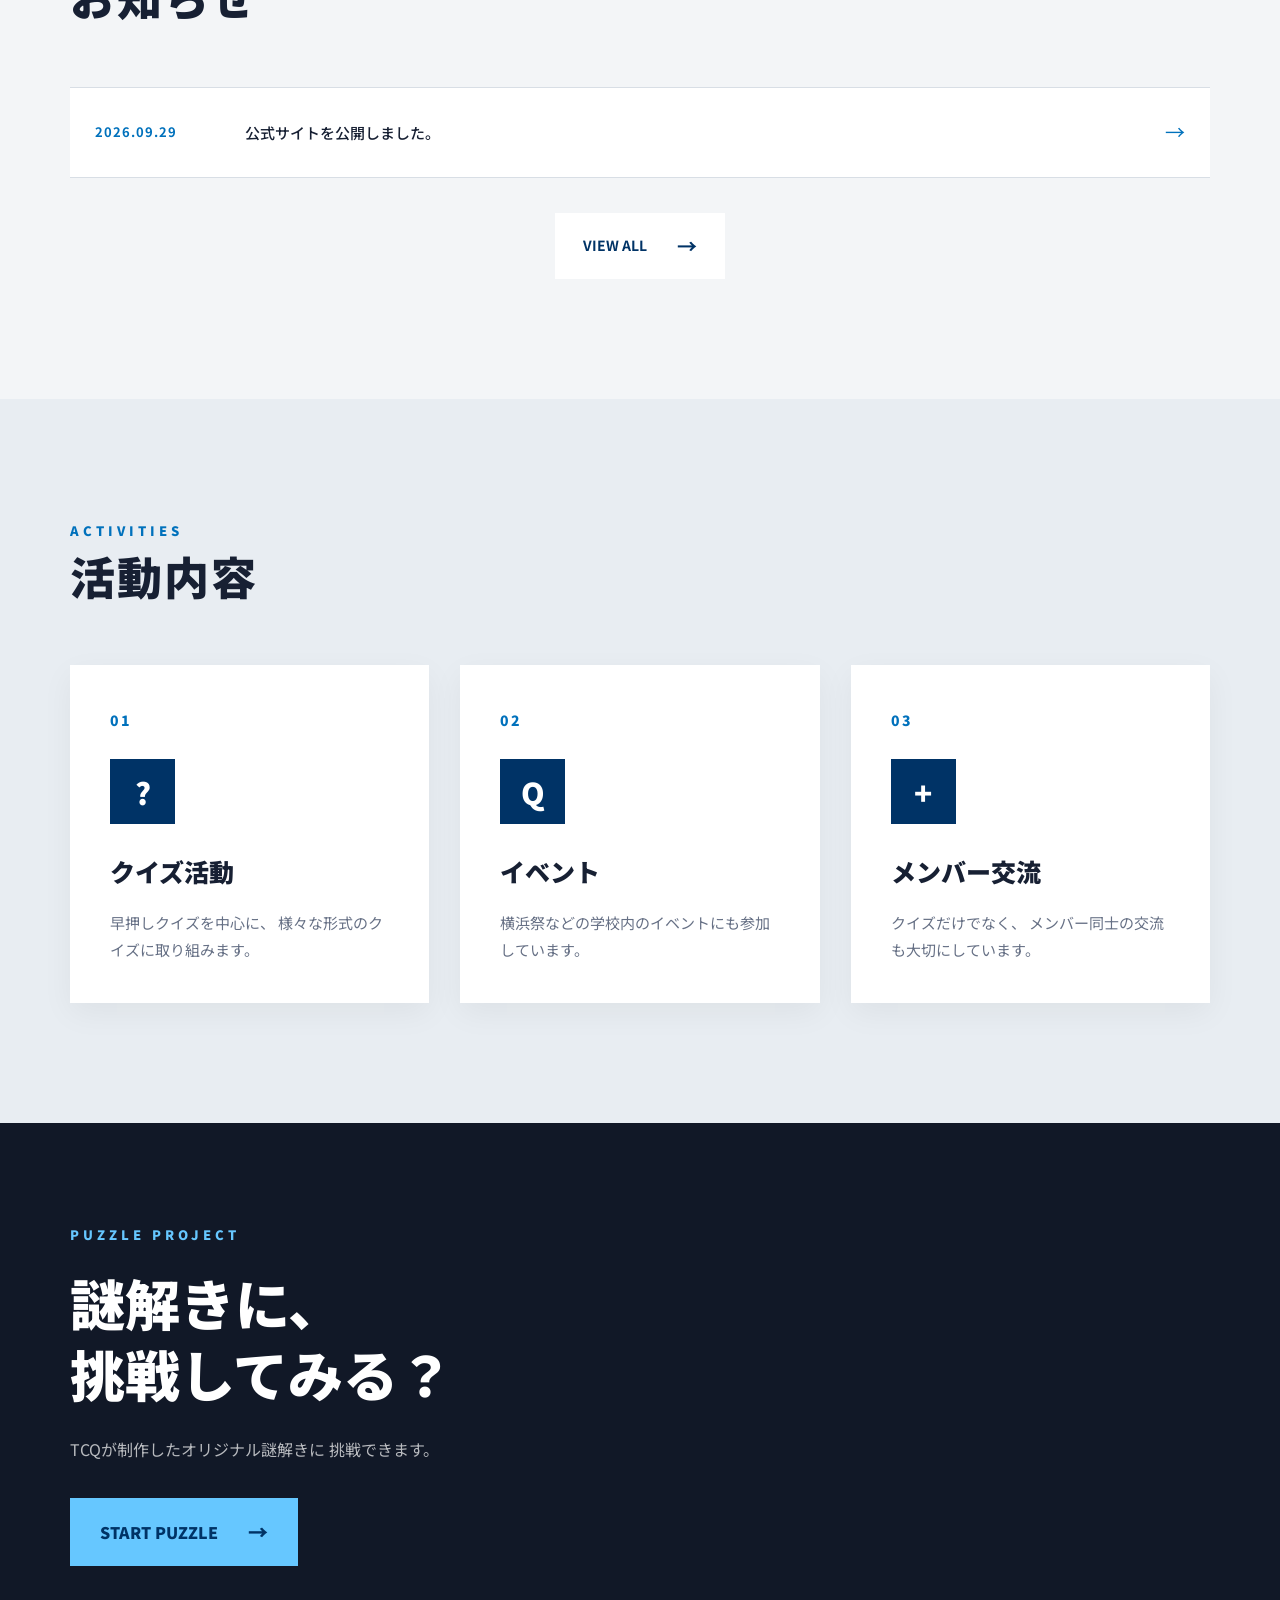
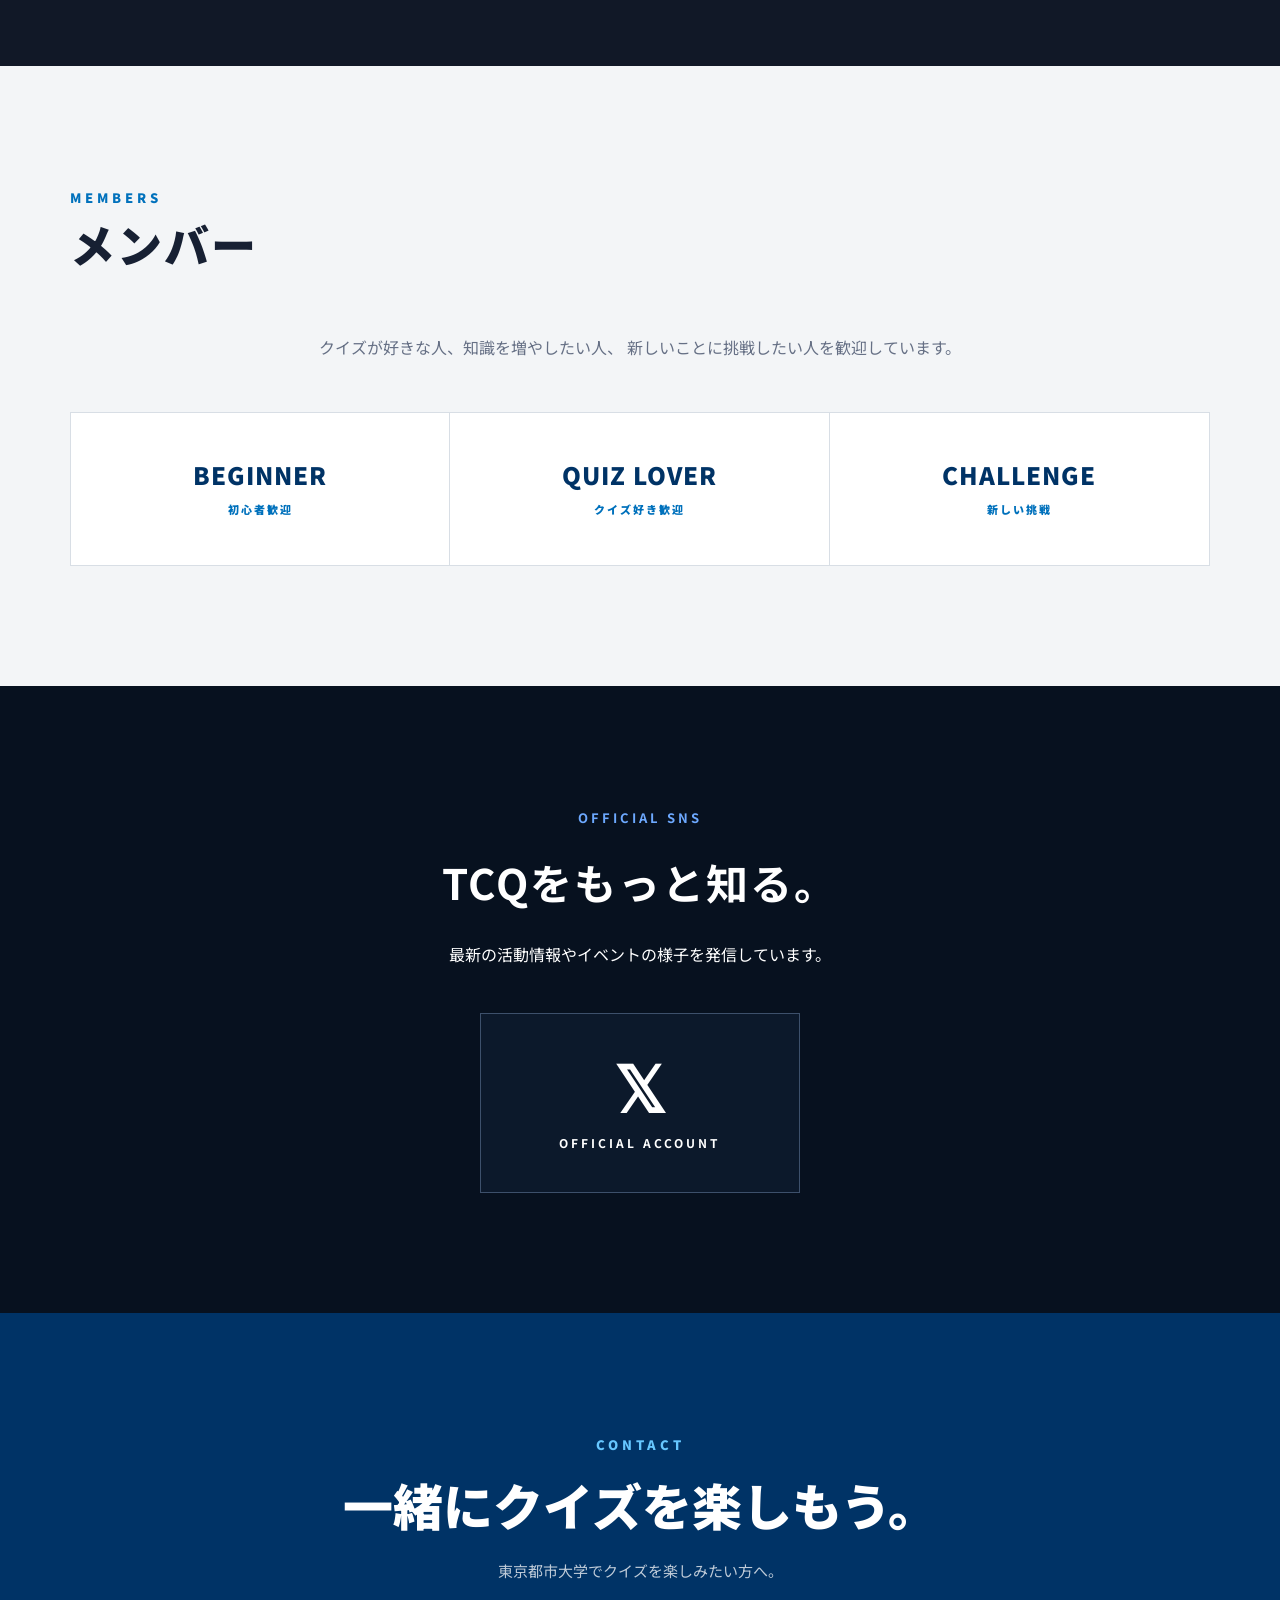
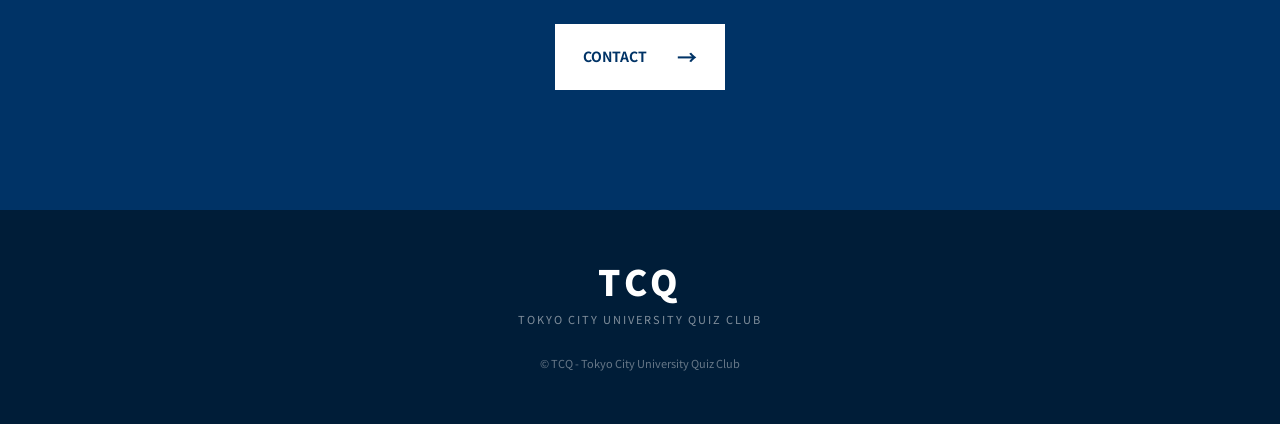
==== commit ca90ee89: "index.html" ====
--- a/index.html
+++ b/index.html
@@ -2,17 +2,50 @@
 <html lang="ja">
 
 <head>
-	<meta name="msvalidate.01" content="EE991D81EF5B2C60328ECE848C160EC1" />
+
+    <!-- =========================
+         Bing Webmaster Tools
+    ========================== -->
+
+    <meta name="msvalidate.01"
+          content="EE991D81EF5B2C60328ECE848C160EC1" />
+
+    <meta name="google-site-verification"
+          content="-LoxRQvf8etlhpDpZlaZGcs9e6H3nnILyhbymsWes2Y" />
+
+
+    <!-- =========================
+         BASIC SETTINGS
+    ========================== -->
 
     <meta charset="utf-8">
 
     <meta name="viewport"
           content="width=device-width, initial-scale=1.0">
 
-    <title>TCQ | 東京都市大学クイズ研究会</title>
-
-
-    <!-- Google Fonts -->
+
+    <!-- =========================
+         SEO
+    ========================== -->
+
+    <title>TCQ｜東京都市大学クイズ研究会</title>
+
+    <meta name="description"
+          content="TCQ（東京都市大学クイズ研究会）の公式サイトです。クイズ活動、イベント、メンバー、オリジナル謎解きなどの活動情報を紹介しています。">
+
+    <meta name="keywords"
+          content="TCQ, 東京都市大学, 東京都市大学クイズ研究会, クイズ研究会, クイズサークル, 謎解き">
+
+    <meta name="author"
+          content="東京都市大学クイズ研究会 TCQ">
+
+    <meta name="robots"
+          content="index, follow">
+
+
+    <!-- =========================
+         GOOGLE FONTS
+    ========================== -->
 
     <link rel="preconnect"
           href="https://fonts.googleapis.com">
@@ -25,7 +58,9 @@
           rel="stylesheet">
 
 
-    <!-- CSS -->
+    <!-- =========================
+         CSS
+    ========================== -->
 
     <link rel="stylesheet"
           href="style.css">
@@ -64,18 +99,22 @@
                     ABOUT
                 </a>
 
+                <a href="#news">
+                    NEWS
+                </a>
+
                 <a href="#activities">
                     ACTIVITIES
                 </a>
 
+                <a href="#puzzle">
+                    PUZZLE
+                </a>
+
                 <a href="#members">
                     MEMBERS
                 </a>
 
-                <a href="entrance.html">
-                    PUZZLE
-                </a>
-
                 <a href="#contact">
                     CONTACT
                 </a>
@@ -87,7 +126,6 @@
     </header>
 
 
-
     <!-- =========================
          MAIN
     ========================== -->
@@ -101,26 +139,21 @@
 
         <section class="hero">
 
-
             <div class="hero-content">
-
 
                 <p class="hero-subtitle">
                     TOKYO CITY UNIVERSITY QUIZ CLUB
                 </p>
-
 
                 <h1>
                     知識を、<br>
                     <span>楽しさ</span>に変える。
                 </h1>
 
-
                 <p class="hero-text">
                     東京都市大学クイズ研究会「TCQ」へようこそ。
                 </p>
 
-
                 <a href="#about"
                    class="hero-button">
 
@@ -132,7 +165,6 @@
 
                 </a>
 
-
             </div>
 
 
@@ -140,9 +172,7 @@
                 TCQ
             </div>
 
-
-        </section>
-
+        </section>
 
 
         <!-- =========================
@@ -151,7 +181,6 @@
 
         <section id="about"
                  class="section">
-
 
             <div class="section-title">
 
@@ -166,33 +195,27 @@
             </div>
 
 
-
             <div class="about-content">
-
 
                 <div class="about-number">
                     01
                 </div>
 
-
                 <div class="about-text">
 
                     <h3>
                         東京都市大学クイズ研究会
                     </h3>
 
-
                     <p>
                         TCQは、東京都市大学を中心に活動するクイズ研究会です。
                     </p>
-
 
                     <p>
                         クイズを通して様々な知識を身につけながら、
                         メンバー同士で楽しく活動しています。
                     </p>
 
-
                     <p>
                         クイズ初心者から経験者まで、
                         幅広いメンバーが参加しています。
@@ -200,11 +223,69 @@
 
                 </div>
 
-
-            </div>
-
-        </section>
-
+            </div>
+
+        </section>
+
+
+        <!-- =========================
+             NEWS
+        ========================== -->
+
+        <section id="news"
+                 class="section news-section">
+
+            <div class="section-title">
+
+                <p>
+                    NEWS
+                </p>
+
+                <h2>
+                    お知らせ
+                </h2>
+
+            </div>
+
+
+            <div class="news-list">
+
+                <a href="news001.html"
+                   class="news-item">
+
+                    <span class="news-date">
+                        2026.09.29
+                    </span>
+
+                    <span class="news-title">
+                        公式サイトを公開しました。
+                    </span>
+
+                    <span class="news-arrow">
+                        →
+                    </span>
+
+                </a>
+
+            </div>
+
+
+            <div style="text-align:center; margin-top:35px;">
+
+                <a href="news.html"
+                   class="contact-button">
+
+                    VIEW ALL
+
+                    <span>
+                        →
+                    </span>
+
+                </a>
+
+            </div>
+
+        </section>
 
 
         <!-- =========================
@@ -213,7 +294,6 @@
 
         <section id="activities"
                  class="section activities">
-
 
             <div class="section-title">
 
@@ -228,28 +308,22 @@
             </div>
 
 
-
             <div class="cards">
 
-
-                <!-- CARD 01 -->
 
                 <article class="card">
 
                     <span class="card-number">
                         01
                     </span>
-
 
                     <div class="card-icon">
                         ?
                     </div>
 
-
                     <h3>
                         クイズ活動
                     </h3>
-
 
                     <p>
                         早押しクイズを中心に、
@@ -259,26 +333,20 @@
                 </article>
 
 
-
-                <!-- CARD 02 -->
-
                 <article class="card">
 
                     <span class="card-number">
                         02
                     </span>
-
 
                     <div class="card-icon">
                         Q
                     </div>
 
-
                     <h3>
                         イベント
                     </h3>
 
-
                     <p>
                         横浜祭などの学校内のイベントにも参加しています。
                     </p>
@@ -286,25 +354,19 @@
                 </article>
 
 
-
-                <!-- CARD 03 -->
-
                 <article class="card">
 
                     <span class="card-number">
                         03
                     </span>
-
 
                     <div class="card-icon">
                         +
                     </div>
 
-
                     <h3>
                         メンバー交流
                     </h3>
-
 
                     <p>
                         クイズだけでなく、
@@ -319,34 +381,29 @@
         </section>
 
 
-
         <!-- =========================
              PUZZLE PROJECT
         ========================== -->
 
-        <section class="puzzle-banner">
-
+        <section id="puzzle"
+                 class="puzzle-banner">
 
             <div class="puzzle-content">
-
 
                 <p>
                     PUZZLE PROJECT
                 </p>
-
 
                 <h2>
                     謎解きに、<br>
                     挑戦してみる？
                 </h2>
 
-
                 <p class="puzzle-description">
                     TCQが制作したオリジナル謎解きに
                     挑戦できます。
                 </p>
 
-
                 <a href="entrance.html"
                    class="puzzle-button">
 
@@ -358,12 +415,9 @@
 
                 </a>
 
-
-            </div>
-
-
-        </section>
-
+            </div>
+
+        </section>
 
 
         <!-- =========================
@@ -372,7 +426,6 @@
 
         <section id="members"
                  class="section members">
-
 
             <div class="section-title">
 
@@ -393,11 +446,7 @@
             </p>
 
 
-
             <div class="member-box">
-
-
-                <!-- MEMBER 01 -->
 
                 <div class="member-item">
 
@@ -412,9 +461,6 @@
                 </div>
 
 
-
-                <!-- MEMBER 02 -->
-
                 <div class="member-item">
 
                     <strong>
@@ -428,9 +474,6 @@
                 </div>
 
 
-
-                <!-- MEMBER 03 -->
-
                 <div class="member-item">
 
                     <strong>
@@ -443,11 +486,9 @@
 
                 </div>
 
-
-            </div>
-
-        </section>
-
+            </div>
+
+        </section>
 
 
         <!-- =========================
@@ -457,53 +498,42 @@
         <section class="sns-section">
 
             <div class="section-inner">
-
 
                 <p class="section-label">
                     OFFICIAL SNS
                 </p>
-
 
                 <h2>
                     TCQをもっと知る。
                 </h2>
 
-
                 <p class="sns-description">
                     最新の活動情報やイベントの様子を発信しています。
                 </p>
 
 
-
                 <div class="sns-buttons">
-
 
                     <a href="https://x.com/TCU_QR"
                        target="_blank"
                        rel="noopener noreferrer"
                        class="sns-button">
 
-
                         <span class="sns-name">
                             𝕏
                         </span>
 
-
                         <span class="sns-sub">
                             OFFICIAL ACCOUNT
                         </span>
 
-
                     </a>
 
-
                 </div>
 
-
-            </div>
-
-        </section>
-
+            </div>
+
+        </section>
 
 
         <!-- =========================
@@ -512,24 +542,20 @@
 
         <section id="contact"
                  class="contact">
-
 
             <p>
                 CONTACT
             </p>
 
-
             <h2>
                 一緒にクイズを楽しもう。
             </h2>
 
-
             <p class="contact-text">
                 東京都市大学でクイズを楽しみたい方へ。
             </p>
 
-
-            <a href="#"
+            <a href="contact.html"
                class="contact-button">
 
                 CONTACT
@@ -540,36 +566,30 @@
 
             </a>
 
-
         </section>
 
 
     </main>
 
 
-
     <!-- =========================
          FOOTER
     ========================== -->
 
     <footer class="footer">
-
 
         <div class="footer-logo">
             TCQ
         </div>
 
-
         <div class="footer-info">
             TOKYO CITY UNIVERSITY QUIZ CLUB
         </div>
 
-
         <p>
             © TCQ - Tokyo City University Quiz Club
         </p>
 
-
     </footer>
 
 
--- a/style.css
+++ b/style.css
@@ -19,9 +19,12 @@
 body {
     margin: 0;
     padding: 0;
+
     background-color: #f3f5f7;
     color: #172033;
+
     font-family: "Noto Sans JP", "Yu Gothic", sans-serif;
+
     line-height: 1.8;
 }
 
@@ -33,6 +36,7 @@
 .header {
     position: sticky;
     top: 0;
+
     z-index: 1000;
 
     background-color: #003366;
@@ -51,6 +55,7 @@
     padding: 0 30px;
 
     display: flex;
+
     align-items: center;
     justify-content: space-between;
 }
@@ -92,6 +97,7 @@
     margin-left: 35px;
 
     color: #ffffff;
+
     text-decoration: none;
 
     font-size: 13px;
@@ -142,6 +148,7 @@
     overflow: hidden;
 
     display: flex;
+
     align-items: center;
 
     background-color: #003366;
@@ -348,6 +355,7 @@
 
 .about-content {
     display: flex;
+
     align-items: flex-start;
 
     padding: 50px;
@@ -429,6 +437,7 @@
     margin: 0 auto;
 
     display: flex;
+
     justify-content: space-between;
 }
 
@@ -600,294 +609,9 @@
 
 
 /* ==================================================
-   CONTACT
-================================================== */
-
-.contact {
-    padding: 120px 30px;
-
-    text-align: center;
-
-    background-color: #003366;
-
-    color: #ffffff;
-}
-
-
-.contact > p:first-child {
-    margin: 0;
-
-    color: #66c7ff;
-
-    font-size: 13px;
-
-    font-weight: 900;
-
-    letter-spacing: 4px;
-}
-
-
-.contact h2 {
-    margin: 15px 0 20px;
-
-    color: #ffffff;
-
-    font-size: 50px;
-
-    line-height: 1.3;
-
-    font-weight: 900;
-}
-
-
-.contact-text {
-    margin: 0 0 40px;
-
-    color: rgba(255,255,255,0.75);
-
-    font-size: 15px;
-}
-
-
-.contact-button {
-    color: #003366;
-}
-
-
-/* ==================================================
-   FOOTER
-================================================== */
-
-.footer {
-    padding: 50px 30px;
-
-    text-align: center;
-
-    background-color: #001d38;
-
-    color: rgba(255,255,255,0.6);
-}
-
-
-.footer-logo {
-    color: #ffffff;
-
-    font-size: 35px;
-
-    line-height: 1.2;
-
-    font-weight: 900;
-
-    letter-spacing: 5px;
-}
-
-
-.footer-info {
-    margin-top: 8px;
-
-    color: rgba(255,255,255,0.5);
-
-    font-size: 11px;
-
-    letter-spacing: 2px;
-}
-
-
-.footer p {
-    margin: 25px 0 0;
-
-    color: rgba(255,255,255,0.4);
-
-    font-size: 11px;
-}
-
-
-/* ==================================================
-   TABLET
-================================================== */
-
-@media screen and (max-width: 900px) {
-
-    .nav a {
-        margin-left: 20px;
-    }
-
-
-    .cards {
-        display: block;
-    }
-
-
-    .card {
-        width: 100%;
-
-        margin-bottom: 25px;
-
-        min-height: auto;
-    }
-
-
-    .card:last-child {
-        margin-bottom: 0;
-    }
-
-
-    .member-box {
-        display: block;
-    }
-
-
-    .member-item {
-        width: 100%;
-
-        border-right: none;
-
-        border-bottom: 1px solid #d8dee5;
-    }
-
-
-    .member-item:last-child {
-        border-bottom: none;
-    }
-
-
-    .hero h1 {
-        font-size: 58px;
-    }
-
-
-    .contact h2 {
-        font-size: 42px;
-    }
-}
-
-
-/* ==================================================
-   SMARTPHONE
-================================================== */
-
-@media screen and (max-width: 600px) {
-
-    .header-inner {
-        height: 75px;
-
-        padding: 0 20px;
-    }
-
-
-    .logo img {
-        width: 150px;
-    }
-
-
-    .nav {
-        display: none;
-    }
-
-
-    .hero {
-        min-height: 600px;
-    }
-
-
-    .hero-content {
-        max-width: 88%;
-    }
-
-
-    .hero-subtitle {
-        font-size: 10px;
-
-        letter-spacing: 2px;
-    }
-
-
-    .hero h1 {
-        font-size: 45px;
-
-        letter-spacing: 0;
-    }
-
-
-    .hero-text {
-        font-size: 14px;
-    }
-
-
-    .hero-bg-text {
-        right: -20px;
-
-        bottom: -30px;
-
-        font-size: 180px;
-    }
-
-
-    .section {
-        padding: 80px 20px;
-    }
-
-
-    .section-title {
-        margin-bottom: 40px;
-    }
-
-
-    .section-title h2 {
-        font-size: 35px;
-    }
-
-
-    .about-content {
-        display: block;
-
-        padding: 30px;
-    }
-
-
-    .about-number {
-        width: auto;
-
-        margin-bottom: 20px;
-
-        font-size: 40px;
-    }
-
-
-    .about-text {
-        padding-left: 0;
-    }
-
-
-    .about-text h3 {
-        font-size: 23px;
-    }
-
-
-    .activities {
-        padding: 80px 20px;
-    }
-
-
-    .activities .section-title {
-        margin-bottom: 40px;
-    }
-
-
-    .card {
-        padding: 30px;
-    }
-
-
-    .contact {
-        padding: 80px 20px;
-    }
-
-
-    .contact h2 {
-        font-size: 35px;
-    }
-}
+   PUZZLE
+================================================== */
+
 .puzzle-banner {
     padding: 100px 30px;
 
@@ -962,282 +686,603 @@
 .puzzle-button:hover {
     background-color: white;
 }
-/* ==================================================
-   PUZZLE MOBILE
-================================================== */
-
-@media screen and (max-width: 600px) {
-
-    .puzzle-banner {
-        padding: 80px 20px;
-    }
-
-    .puzzle-content h2 {
-        font-size: 38px;
-    }
-
-    .puzzle-description {
-        font-size: 14px;
-    }
-
-    .puzzle-button {
-        padding: 14px 22px;
-        font-size: 13px;
-    }
-
-}
-/* =========================
+
+
+/* ==================================================
    OFFICIAL SNS
-========================= */
+================================================== */
 
 .sns-section {
     padding: 120px 20px;
+
     background-color: #07111f;
+
     text-align: center;
 }
+
 
 .sns-section .section-inner {
     width: 90%;
     max-width: 1100px;
+
     margin: 0 auto;
 }
 
-/* OFFICIAL SNS */
+
 .sns-section .section-label {
     margin: 0 0 15px;
+
     color: #6da9ff;
+
     font-size: 13px;
+
     font-weight: bold;
+
     letter-spacing: 3px;
 }
 
-/* タイトル */
+
 .sns-section h2 {
     margin: 0 0 20px;
+
     color: #ffffff;
+
     font-size: 42px;
+
     letter-spacing: 2px;
 }
 
-/* 説明文 */
+
 .sns-description {
     display: block;
+
     margin: 0 0 45px;
+
     color: #ffffff;
+
     font-size: 16px;
+
     font-weight: normal;
+
     line-height: 1.8;
 }
 
-/* SNSボタン */
+
 .sns-buttons {
     display: flex;
+
     justify-content: center;
 }
 
-/* Xカード */
+
 .sns-button {
     display: flex;
+
     flex-direction: column;
+
     align-items: center;
     justify-content: center;
 
     width: 320px;
     height: 180px;
 
-    box-sizing: border-box;
-
     border: 1px solid #3d506b;
+
     background-color: #0c192b;
 
     color: #ffffff;
+
     text-decoration: none;
 
     transition: all 0.3s ease;
 }
 
-/* マウスを乗せたとき */
+
 .sns-button:hover {
     border-color: #ffffff;
+
     background-color: #14243a;
+
     transform: translateY(-6px);
 }
 
-/* Xロゴ */
+
 .sns-name {
     display: block;
+
     margin-bottom: 15px;
 
     color: #ffffff;
+
     font-size: 64px;
+
     font-weight: bold;
+
     line-height: 1;
 }
 
-/* OFFICIAL ACCOUNT */
+
 .sns-sub {
     display: block;
 
     color: #ffffff;
+
     font-size: 12px;
+
     font-weight: bold;
+
     letter-spacing: 3px;
 }
 
 
-/* =========================
-   SNS - MOBILE
-========================= */
+/* ==================================================
+   NEWS
+================================================== */
+
+.news-section {
+    background-color: #f3f5f7;
+}
+
+
+.news-list {
+    width: 100%;
+    max-width: 1140px;
+
+    margin: 0 auto;
+
+    border-top: 1px solid #d8dee5;
+}
+
+
+.news-item {
+    width: 100%;
+
+    min-height: 90px;
+
+    padding: 0 25px;
+
+    display: flex;
+
+    align-items: center;
+
+    border-bottom: 1px solid #d8dee5;
+
+    background-color: #ffffff;
+
+    color: #172033;
+
+    text-decoration: none;
+
+    transition: 0.3s;
+}
+
+
+.news-item:hover {
+    background-color: #eaf5fc;
+}
+
+
+.news-date {
+    width: 150px;
+
+    color: #0071bc;
+
+    font-size: 13px;
+
+    font-weight: 700;
+
+    letter-spacing: 1px;
+}
+
+
+.news-title {
+    flex: 1;
+
+    color: #172033;
+
+    font-size: 15px;
+
+    font-weight: 500;
+}
+
+
+.news-arrow {
+    width: 40px;
+
+    color: #0071bc;
+
+    font-size: 20px;
+
+    text-align: right;
+
+    transition: 0.3s;
+}
+
+
+.news-item:hover .news-arrow {
+    transform: translateX(6px);
+}
+
+
+/* ==================================================
+   CONTACT
+================================================== */
+
+.contact {
+    padding: 120px 30px;
+
+    text-align: center;
+
+    background-color: #003366;
+
+    color: #ffffff;
+}
+
+
+.contact > p:first-child {
+    margin: 0;
+
+    color: #66c7ff;
+
+    font-size: 13px;
+
+    font-weight: 900;
+
+    letter-spacing: 4px;
+}
+
+
+.contact h2 {
+    margin: 15px 0 20px;
+
+    color: #ffffff;
+
+    font-size: 50px;
+
+    line-height: 1.3;
+
+    font-weight: 900;
+}
+
+
+.contact-text {
+    margin: 0 0 40px;
+
+    color: rgba(255,255,255,0.75);
+
+    font-size: 15px;
+}
+
+
+.contact-button {
+    color: #003366;
+}
+
+
+/* ==================================================
+   FOOTER
+================================================== */
+
+.footer {
+    padding: 50px 30px;
+
+    text-align: center;
+
+    background-color: #001d38;
+
+    color: rgba(255,255,255,0.6);
+}
+
+
+.footer-logo {
+    color: #ffffff;
+
+    font-size: 35px;
+
+    line-height: 1.2;
+
+    font-weight: 900;
+
+    letter-spacing: 5px;
+}
+
+
+.footer-info {
+    margin-top: 8px;
+
+    color: rgba(255,255,255,0.5);
+
+    font-size: 11px;
+
+    letter-spacing: 2px;
+}
+
+
+.footer p {
+    margin: 25px 0 0;
+
+    color: rgba(255,255,255,0.4);
+
+    font-size: 11px;
+}
+
+
+/* ==================================================
+   TABLET
+================================================== */
+
+@media screen and (max-width: 900px) {
+
+    .nav a {
+        margin-left: 20px;
+    }
+
+
+    .cards {
+        display: block;
+    }
+
+
+    .card {
+        width: 100%;
+
+        margin-bottom: 25px;
+
+        min-height: auto;
+    }
+
+
+    .card:last-child {
+        margin-bottom: 0;
+    }
+
+
+    .member-box {
+        display: block;
+    }
+
+
+    .member-item {
+        width: 100%;
+
+        border-right: none;
+
+        border-bottom: 1px solid #d8dee5;
+    }
+
+
+    .member-item:last-child {
+        border-bottom: none;
+    }
+
+
+    .hero h1 {
+        font-size: 58px;
+    }
+
+
+    .contact h2 {
+        font-size: 42px;
+    }
+}
+
+
+/* ==================================================
+   SMARTPHONE
+================================================== */
 
 @media screen and (max-width: 600px) {
+
+    .header-inner {
+        height: 75px;
+
+        padding: 0 20px;
+    }
+
+
+    .logo img {
+        width: 150px;
+    }
+
+
+    .nav {
+        display: none;
+    }
+
+
+    .hero {
+        min-height: 600px;
+    }
+
+
+    .hero-content {
+        max-width: 88%;
+    }
+
+
+    .hero-subtitle {
+        font-size: 10px;
+
+        letter-spacing: 2px;
+    }
+
+
+    .hero h1 {
+        font-size: 45px;
+
+        letter-spacing: 0;
+    }
+
+
+    .hero-text {
+        font-size: 14px;
+    }
+
+
+    .hero-bg-text {
+        right: -20px;
+
+        bottom: -30px;
+
+        font-size: 180px;
+    }
+
+
+    .section {
+        padding: 80px 20px;
+    }
+
+
+    .section-title {
+        margin-bottom: 40px;
+    }
+
+
+    .section-title h2 {
+        font-size: 35px;
+    }
+
+
+    .about-content {
+        display: block;
+
+        padding: 30px;
+    }
+
+
+    .about-number {
+        width: auto;
+
+        margin-bottom: 20px;
+
+        font-size: 40px;
+    }
+
+
+    .about-text {
+        padding-left: 0;
+    }
+
+
+    .about-text h3 {
+        font-size: 23px;
+    }
+
+
+    .activities {
+        padding: 80px 20px;
+    }
+
+
+    .activities .section-title {
+        margin-bottom: 40px;
+    }
+
+
+    .card {
+        padding: 30px;
+    }
+
+
+    .puzzle-banner {
+        padding: 80px 20px;
+    }
+
+
+    .puzzle-content h2 {
+        font-size: 38px;
+    }
+
+
+    .puzzle-description {
+        font-size: 14px;
+    }
+
+
+    .puzzle-button {
+        padding: 14px 22px;
+
+        font-size: 13px;
+    }
+
 
     .sns-section {
         padding: 90px 20px;
     }
 
+
     .sns-section h2 {
         font-size: 32px;
     }
 
+
     .sns-description {
         font-size: 14px;
+
         line-height: 1.8;
+
         margin-bottom: 35px;
     }
+
 
     .sns-button {
         width: 280px;
+
         height: 160px;
     }
+
 
     .sns-name {
         font-size: 56px;
     }
 
+
     .sns-sub {
         font-size: 11px;
     }
 
-}
-/* =========================
-   OFFICIAL SNS
-========================= */
-
-.sns-section {
-    padding: 120px 20px;
-    background-color: #07111f;
-    color: #ffffff;
-    text-align: center;
-}
-
-.sns-section .section-inner {
-    width: 90%;
-    max-width: 1100px;
-    margin: 0 auto;
-}
-
-.sns-section .section-label {
-    margin: 0 0 15px;
-    color: #6da9ff;
-    font-size: 13px;
-    font-weight: bold;
-    letter-spacing: 3px;
-}
-
-.sns-section h2 {
-    margin: 0 0 20px;
-    color: #ffffff;
-    font-size: 42px;
-    font-weight: bold;
-    letter-spacing: 2px;
-}
-
-.sns-description {
-    margin: 0 0 45px;
-    color: #ffffff;
-    font-size: 17px;
-    line-height: 1.8;
-}
-
-.sns-buttons {
-    display: flex;
-    justify-content: center;
-}
-
-.sns-button {
-    display: flex;
-    flex-direction: column;
-    align-items: center;
-    justify-content: center;
-
-    width: 320px;
-    height: 180px;
-
-    background-color: #0c192b;
-
-    border: 1px solid #4c607a;
-
-    color: #ffffff;
-    text-decoration: none;
-
-    transition: all 0.3s ease;
-}
-
-.sns-button:hover {
-    background-color: #172942;
-    border-color: #ffffff;
-    transform: translateY(-6px);
-}
-
-.sns-name {
-    display: block;
-    margin-bottom: 15px;
-
-    color: #ffffff;
-    font-size: 72px;
-    font-weight: bold;
-    line-height: 1;
-}
-
-.sns-sub {
-    display: block;
-
-    color: #ffffff;
-    font-size: 13px;
-    font-weight: bold;
-    letter-spacing: 3px;
-}
-
-
-/* =========================
-   SNS MOBILE
-========================= */
-
-@media screen and (max-width: 600px) {
-
-    .sns-section {
-        padding: 90px 20px;
-    }
-
-    .sns-section h2 {
-        font-size: 32px;
-    }
-
-    .sns-description {
-        font-size: 15px;
-    }
-
-    .sns-button {
-        width: 280px;
-        height: 160px;
-    }
-
-    .sns-name {
-        font-size: 60px;
-    }
-
-    .sns-sub {
+
+    .news-item {
+        min-height: 100px;
+
+        padding: 20px;
+
+        flex-wrap: wrap;
+    }
+
+
+    .news-date {
+        width: 100%;
+
+        margin-bottom: 5px;
+
         font-size: 11px;
     }
 
-}
+
+    .news-title {
+        width: 85%;
+
+        flex: none;
+
+        font-size: 14px;
+    }
+
+
+    .news-arrow {
+        width: 15%;
+
+        font-size: 18px;
+    }
+
+
+    .contact {
+        padding: 80px 20px;
+    }
+
+
+    .contact h2 {
+        font-size: 35px;
+    }
+
+}
